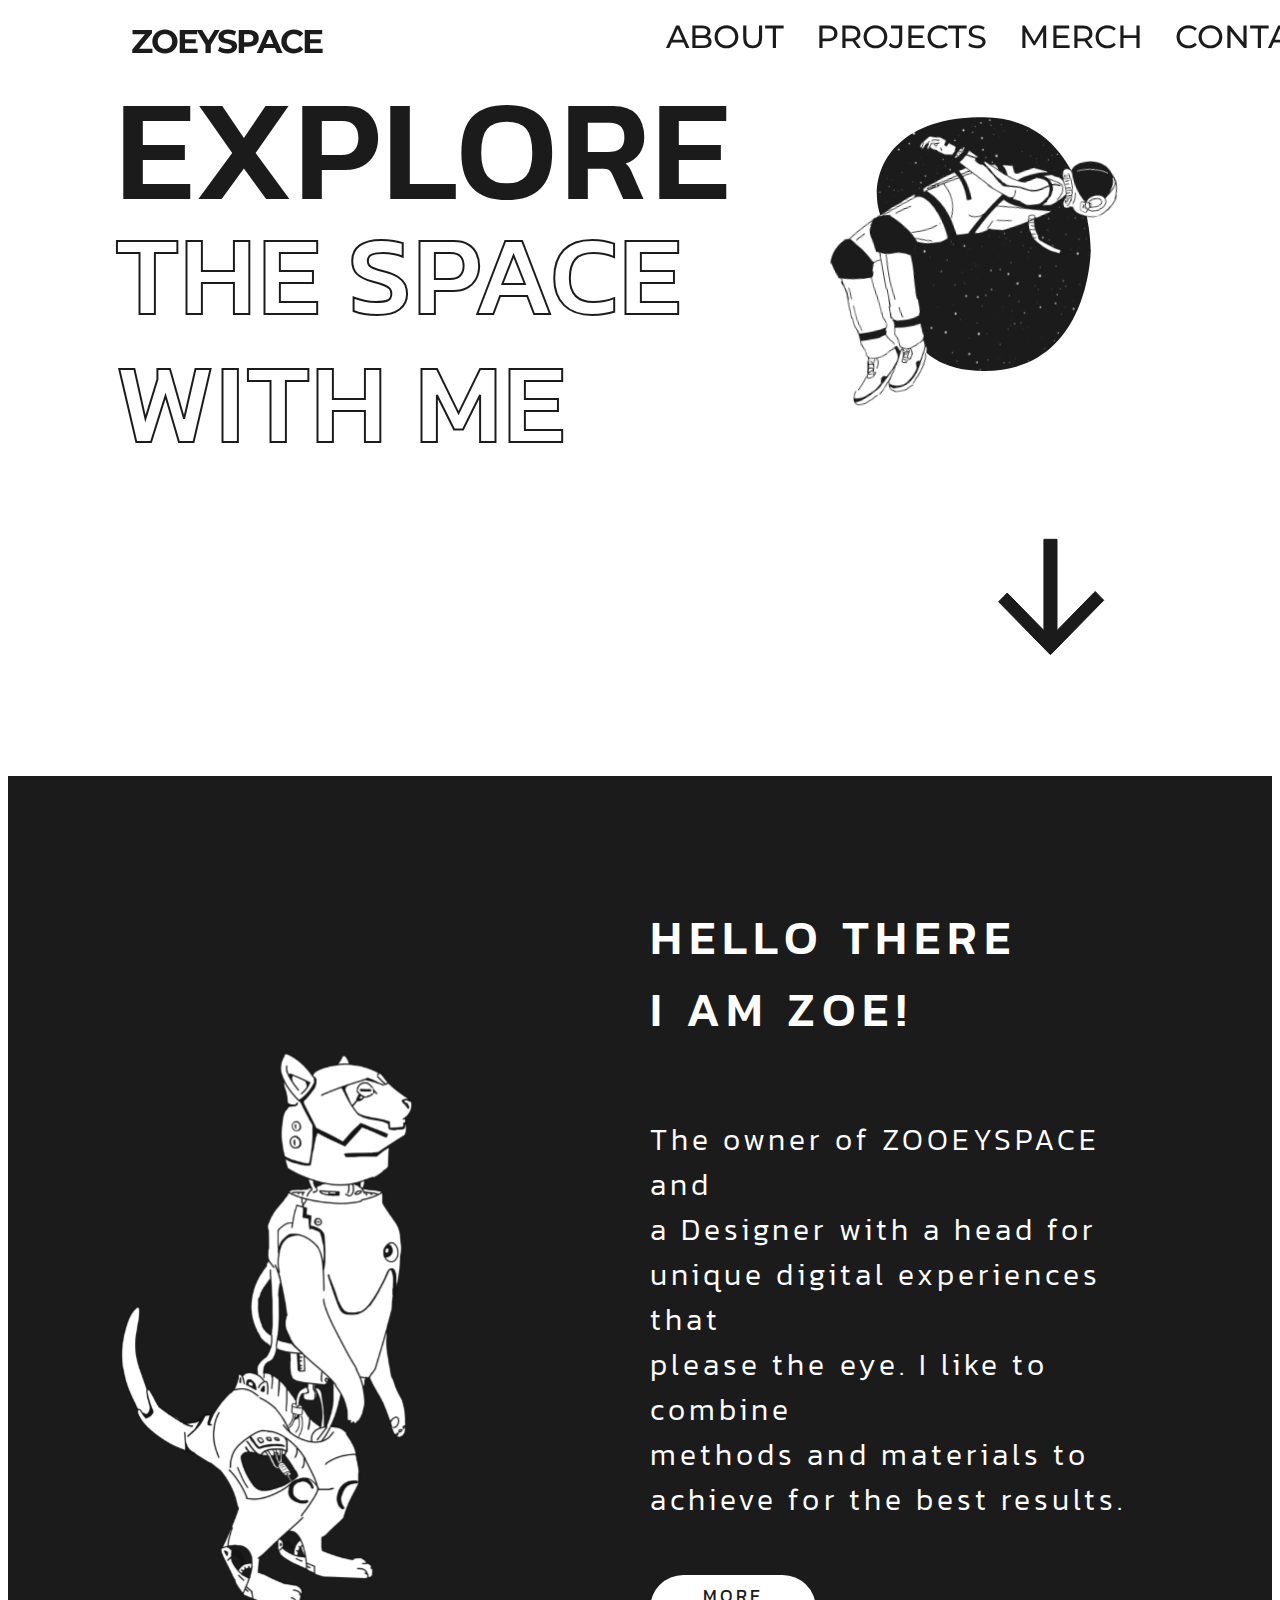
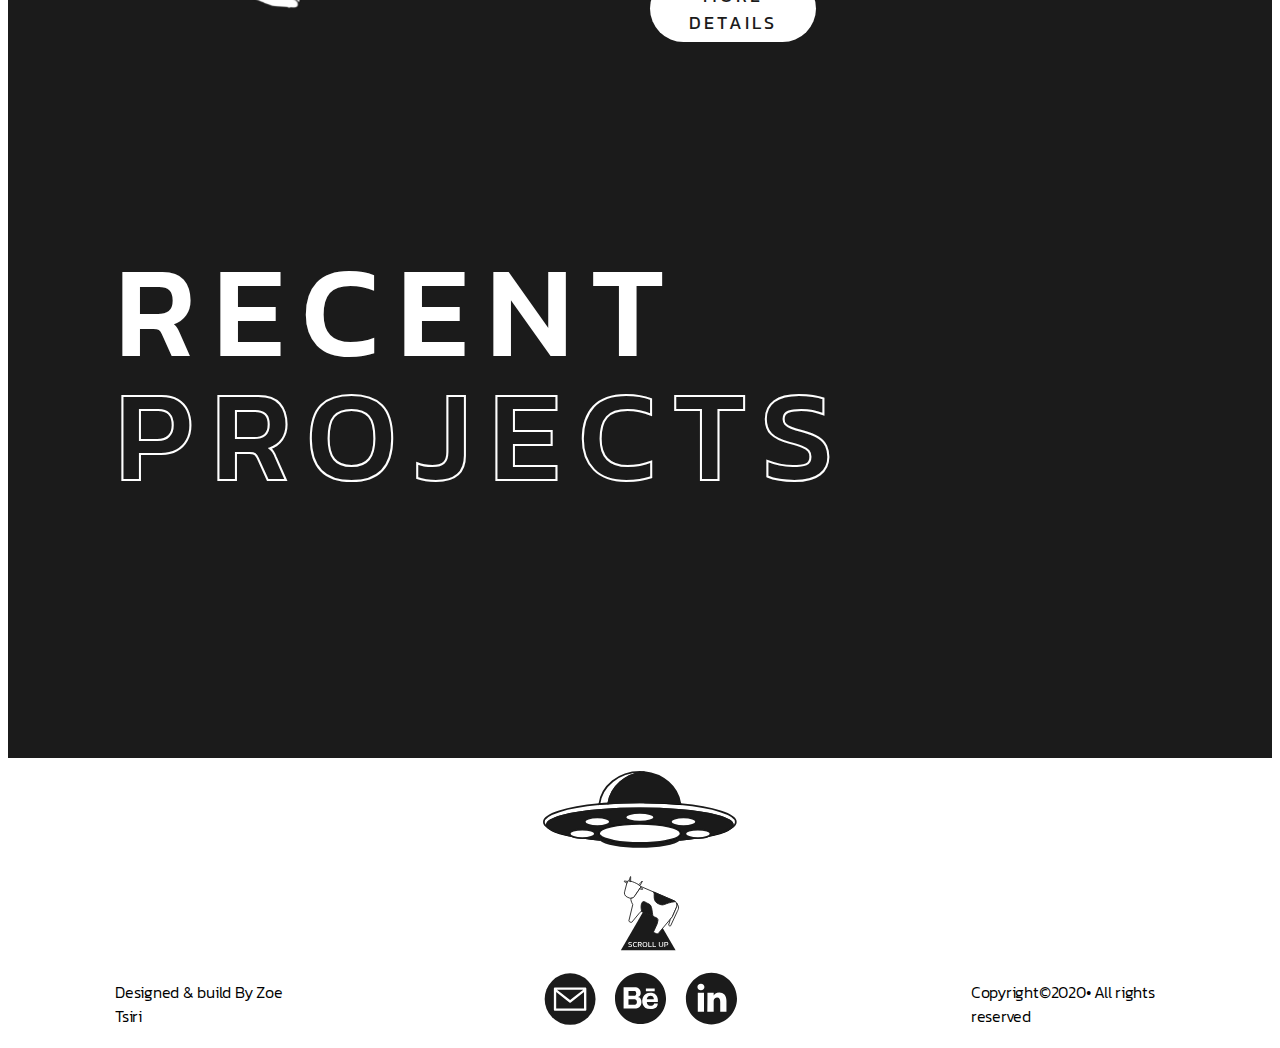
==== index.html @ 53987453 "fist commit" ====
<!DOCTYPE html>
<html lang="en">
<head>
    <meta charset="UTF-8">
    <meta name="viewport" content="width=device-width,initial-scale=1">

    <title>Zoe Tsiri Place</title>
    <link rel="stylesheet" href="css/styleguide.css">
    <link rel="stylesheet" href="css/index.css">
    <!-- fonts -->
    <link rel="preconnect" href="https://fonts.gstatic.com">
    <link href="https://fonts.googleapis.com/css2?family=Kanit:wght@300;500&display=swap" rel="stylesheet">
    <link href="https://fonts.googleapis.com/css2?family=Montserrat:wght@500;700&display=swap" rel="stylesheet">
</head>
<body>

    <!-- HEADER -->
    <div class="header section">
        <div class="col col_1">
        </div>
        <div class="col col_2">
            <a href="#home" class="logo">ZOEYSPACE</a>
        </div>
        <div class="col col_3">
        </div>
        <div class="col col_5 header-right">
            <a href="#about">ABOUT</a>
            <a href="#projects">PROJECTS</a>
            <a href="#merch">MERCH</a>
            <a href="#contact">CONTACT</a>
        </div>
        <div class="col col_1">
        </div>
    </div>
    <!-- /HEADER -->

    <!-- BANNER -->
    <div class="banner section">
        <div class="col col_1">
        </div>
        <div class="col col_6">
            <div class="item-1">EXPLORE</div>   
            <div class="item-2">THE SPACE</div> 
            <div class="item-2">WITH ME</div>
        </div>
        <div class="col col_4">
            <div class="image">
                <img src="images/Group 28.svg">
            </div>
            <div class="arrow-image">
                <img src="images/arrow 2.svg" alt="arrow">
            </div>
        </div>
        <div class="col col_1">
        </div>
    </div>
    <!-- /BANNER -->

    <!-- RESUME -->
    <div class="resume section">
        <div class="col col_1">
        </div>
        <div class="col col_3 image">
            <img src="images/robotCat.svg">
        </div>
        <div class="col col_2">
        </div>
        <div class="col col_5">
            <div class="item-1">
                HELLO THERE 
                <br>
                I AM ZOE! 
            </div>
            <div class="item-2">
                <div>The owner of ZOOEYSPACE and</div> 
                <div>a Designer with a head for</div>
                <div>unique digital experiences that</div>
                <div>please the eye. I like to combine</div>
                <div>methods and materials to</div>
                <div>achieve for the best results.</div>
            </div>
            <div class="section">
                <div class="col col_4 more-info">
                    <div>MORE DETAILS</div>
                </div>
            </div>
            
        </div>
        <div class="col col_1">
        </div>
    </div>
    <!-- /RESUME -->

    <!-- /RECENT PROJECTS -->
    <div class="recent-projects section">
        <div class="col col_1">
        </div>
        <div class="col col_7">
            <div class="item-1">RECENT</div> 
            <div class="item-2">PROJECTS</div>
        </div>
        <div class="col col_4">
        </div>
    </div>
    <div class="recent-projects section">
        <div class="col col_1">
        </div>
        <div class="col col_10 projects">
            <div></div>
            <div></div>
            <div></div>
        </div>
        <div class="col col_1">
        </div>
    </div>
    <!-- RECENT PROJECTS -->

    <!-- FOOTER -->
    <div class="footer section">
        <div class="col col_1">
        </div>
        <div class="col col_2 text">
            <div>Designed & build By Zoe Tsiri</div>
        </div>
        <div class="col col_2">
        </div>
        <div class="col col_2">
            <div class="image-container">
                <img src="images/footer_image.svg" alt="image">
            </div>
            <div class="image-container">
                <img class="social_media" src="images/social_media.svg" alt="social media">
            </div>
        </div>
        <div class="col col_2">
        </div>
        <div class="col col_2 text">
            <div>Copyright©2020• All rights reserved</div>
        </div>
        <div class="col col_1">
        </div>
    </div>
    <!-- /FOOTER -->
</body>
</html>
---- css/styleguide.css ----
/*  SECTIONS  */
.section {
	clear: both;
	padding: 0px;
	margin: 0px;
}

/*  COLUMN SETUP  */
.col {
	display: block;
	float:left;
	margin: 1% 0 1% 1.6%;
}
.col:first-child { margin-left: 0; }

/*  GROUPING  */
.group:before,
.group:after { content:""; display:table; }
.group:after { clear:both;}
.group { zoom:1; /* For IE 6/7 */ }
/*  GRID OF TWELVE  */
.col_12 {
	width: 100%;
}

.col_11 {
  	width: 91.53%;
}
.col_10 {
  	width: 83.06%;
}

.col_9 {
  	width: 74.6%;
}

.col_8 {
  	width: 66.13%;
}

.col_7 {
  	width: 57.66%;
}

.col_6 {
  	width: 49.2%;
}

.col_5 {
  	width: 40.73%;
}

.col_4 {
  	width: 32.26%;
}

.col_3 {
  	width: 23.8%;
}

.col_2 {
  	width: 15.33%;
}

.col_1 {
  	width: 6.866%;
}

/*  GO FULL WIDTH BELOW 480 PIXELS */
/* @media only screen and (max-width: 480px) {
	.col {  margin: 1% 0 1% 0%; }
    
    .col_1, .col_2, .col_3, .col_4, .col_5, .col_6, .col_7, .col_8, .col_9, .col_10, .col_11, .col_12 {
	width: 100%; 
	}
} */
---- css/index.css ----
/* HEADER */
.header {
    display: flex;

    background-color: white;
    font-family: 'Montserrat', sans-serif;
    position: sticky;
    top: 0;
    z-index: 1;
}

.header .logo {
    font-weight: 700;
    font-size: 33px;
    letter-spacing: -0.06em;
}
  

.header a {
    color: #1b1b1b;
    padding: 1rem;
    border-radius: 4px;
    font-size: 32px;
    text-decoration: none;
}
    
.header a:hover {
    text-decoration: none;
    background-color: #ddd;
    color: #1b1b1b;
}
  
.header .header-right {
    line-height: 0%;
    display: inherit;
    font-weight: 500;
    background-color: white;
}
/* /HEADER */
  
/* BANNER */
.banner {
    display: flex;
    background-color: white;  
    letter-spacing: 0.085em;   
    font-weight: 500;
}

.banner .item-1 {
    font-family: 'Kanit', sans-serif;
    font-size: 145px;
    line-height: 124px;
    color: #1b1b1b;
}

.banner .item-2 {
    font-family: 'Kanit', sans-serif;
    line-height: 128px;
    font-size: 114px;
    color: white;

    -webkit-text-stroke: 2px #1b1b1b;
}

.banner .image img {
    max-width: 100%; height: auto;
}
.banner .arrow-image {
    float: right;
}

.banner .arrow-image img {
    max-width: 100%; height: auto;
}

/* /BANNER */

/* RESUME */
.resume {
    display: flex;
    padding-top: 7rem;
    padding-bottom: 11rem;
    background-color: #1b1b1b;
}

.resume .image {
    padding-top: 9.45rem;
}

.resume .image img {
    max-width: 100%; height: auto;
}

.resume .item-1 {
    font-family: 'Kanit', sans-serif;
    color: white;
    font-weight: 500;
    font-size: 48px;
    letter-spacing: 0.135em;
}


.resume .item-2 {
    font-family: 'Kanit', sans-serif;
    color: white;
    font-weight: 300;
    font-size: 30px;
    letter-spacing: 0.135em;

    padding-top: 4.5rem;
    padding-bottom: 3rem;
} 

.resume .more-info {
    background-color: white;
    border-radius: 50px;
}

.resume .more-info div{
    padding: 0.4rem;

    font-family: 'Kanit', sans-serif;
    color: #1b1b1b;
    font-size: 18px;
    text-align: center;
    letter-spacing: 0.17em;
}
/* /RESUME */

/* RECENT PROJECTS */
.recent-projects {
    display: flex;
    font-family: 'Kanit', sans-serif;
    font-weight: 500;
    font-size: 130px;
    line-height: 124px;
    letter-spacing: 0.135em;

    background-color: #1b1b1b;
}


.recent-projects .item-1 {
    color: white;
}

.recent-projects .item-2 {
    color: #1b1b1b;

    -webkit-text-stroke: 2px white;
}

.recent-projects .projects {
    padding-top: 4rem;
    padding-bottom: 10rem;
    display: flex;
    justify-content: space-around;
    text-align: center;
}

.recent-projects .projects div {
    max-width: 100%; height: auto;
}
/* /RECENT PROJECTS */

/* FOOTER */
.footer {
    display: flex;
    background-color: white;  
    
}

.footer .text {
    font-family: 'Kanit', sans-serif;
    font-weight: 300;
    font-size: 16px;
    letter-spacing: -0.015em;
    align-self: flex-end;
}

.footer .image-container {
    display: flex;
    flex-flow: column-reverse;
}

.footer .image-container img {
    display: flex;
    flex-flow: column-reverse;
}
/* /FOOTER */

/* TABLET */
@media only screen and (max-width: 1024px) and (min-width: 768px) {
/* HEADER */
.header .logo {
    font-size: 17px;
}
  
.header a {
    font-size: 15px;
} 
/* /HEADER */
  
/* BANNER */
.banner .item-1 {
    font-size: 67px;
    line-height: 66px;
}

.banner .item-2 {
    line-height: 66px;
    font-size: 52px;
}

.banner .image img {
    max-width: 100%; height: auto;
}
/* /BANNER */

/* RESUME */
.resume {
    padding-top: 4.5rem;
    padding-bottom: 6rem;
}

.resume .image {
    padding-top: 6rem;
}

.resume .item-1 {
    font-size: 30px;
}

.resume .item-2 {
    font-size: 17px;
    padding-top: 2rem;
    padding-bottom: 1.5rem;
} 

.resume .more-info div{
    font-size: 10px;
}
/* /RESUME */

/* RECENT PROJECTS */
.recent-projects {
    font-size: 64px;
    line-height: 68px;
}

.recent-projects .projects {
    padding-top: 4rem;
    padding-bottom: 10rem;
}

.recent-projects .projects div {
    background-color: white;
    width: 11.75rem;
    height: 12.375rem;
}
/* /RECENT PROJECTS */

/* FOOTER */
.footer .text {
    font-size: 10px;
}
/* /FOOTER */
}
/* /TABLET */

/* MOBILE */
@media only screen and (max-width: 765px) {
/* HEADER */
.header .logo {
    font-size: 9px;
}
  
.header a {
    padding: 0.4rem;
    font-size: 7px;
}
/* /HEADER */
  
/* BANNER */
.banner .item-1 {
    font-size: 43px;
    line-height: 44px;
}

.banner .item-2 {
    line-height: 44px;
    font-size: 35px;
}

.banner .image img {
    max-width: 100%; height: auto;
}
/* /BANNER */

/* RESUME */
.resume {
    padding-top: 3rem;
    padding-bottom: 4rem;
}

.resume .image {
    padding-top: 4.45rem;
}

.resume .item-1 {
    font-size: 19px;
}

.resume .item-2 {
    padding-top: 0.5rem;
    padding-bottom: 1.5rem;
    font-size: 9px;
} 

.resume .more-info div{
    font-size: 4px;
}
/* /RESUME */

/* RECENT PROJECTS */
.recent-projects {
    font-size: 41px;
    line-height: 45px;
}

.recent-projects .projects {
    padding-top: 2rem;
    padding-bottom: 3rem;
}

.recent-projects .projects div {
    background-color: white;
    width: 5.6875rem;
    height: 5.9375rem;
}
/* /RECENT PROJECTS */

/* FOOTER */
.footer .text {
    font-size: 5px;
}
/* /FOOTER */
}
/* /MOBILE */
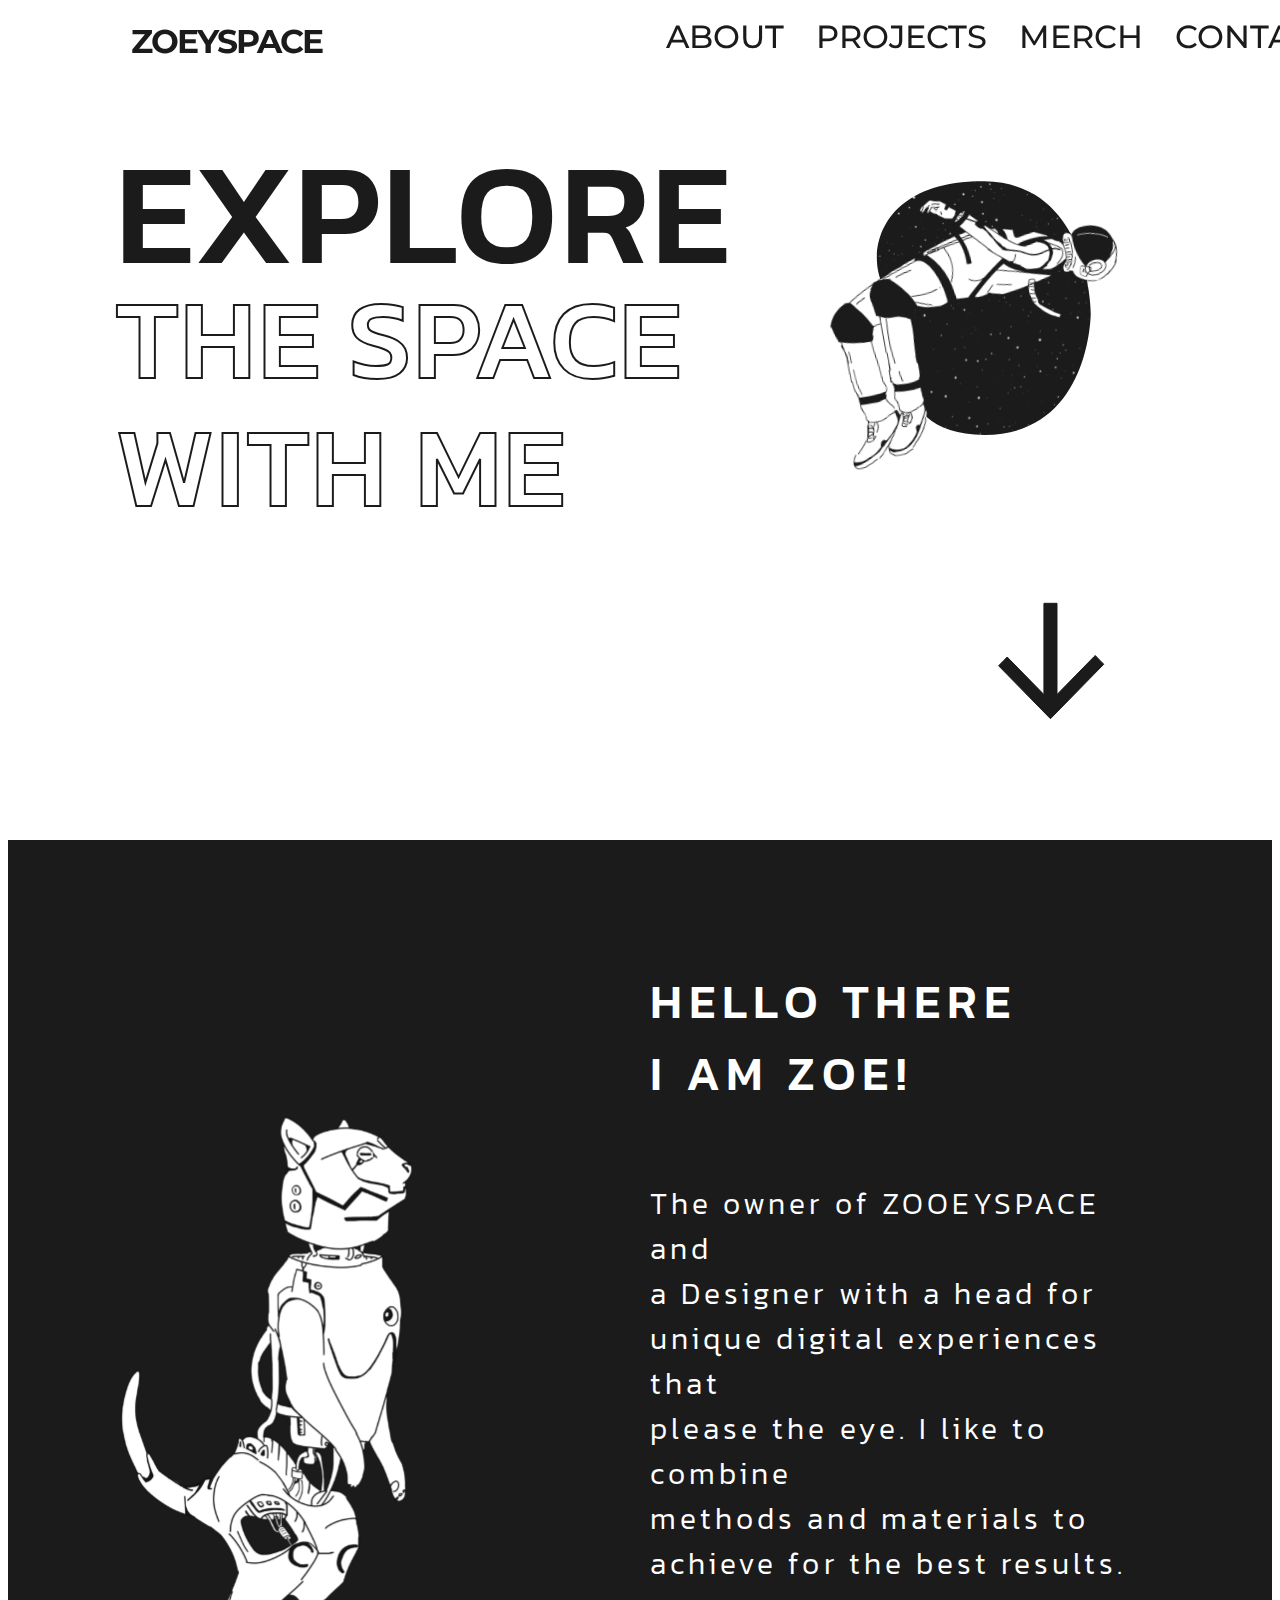
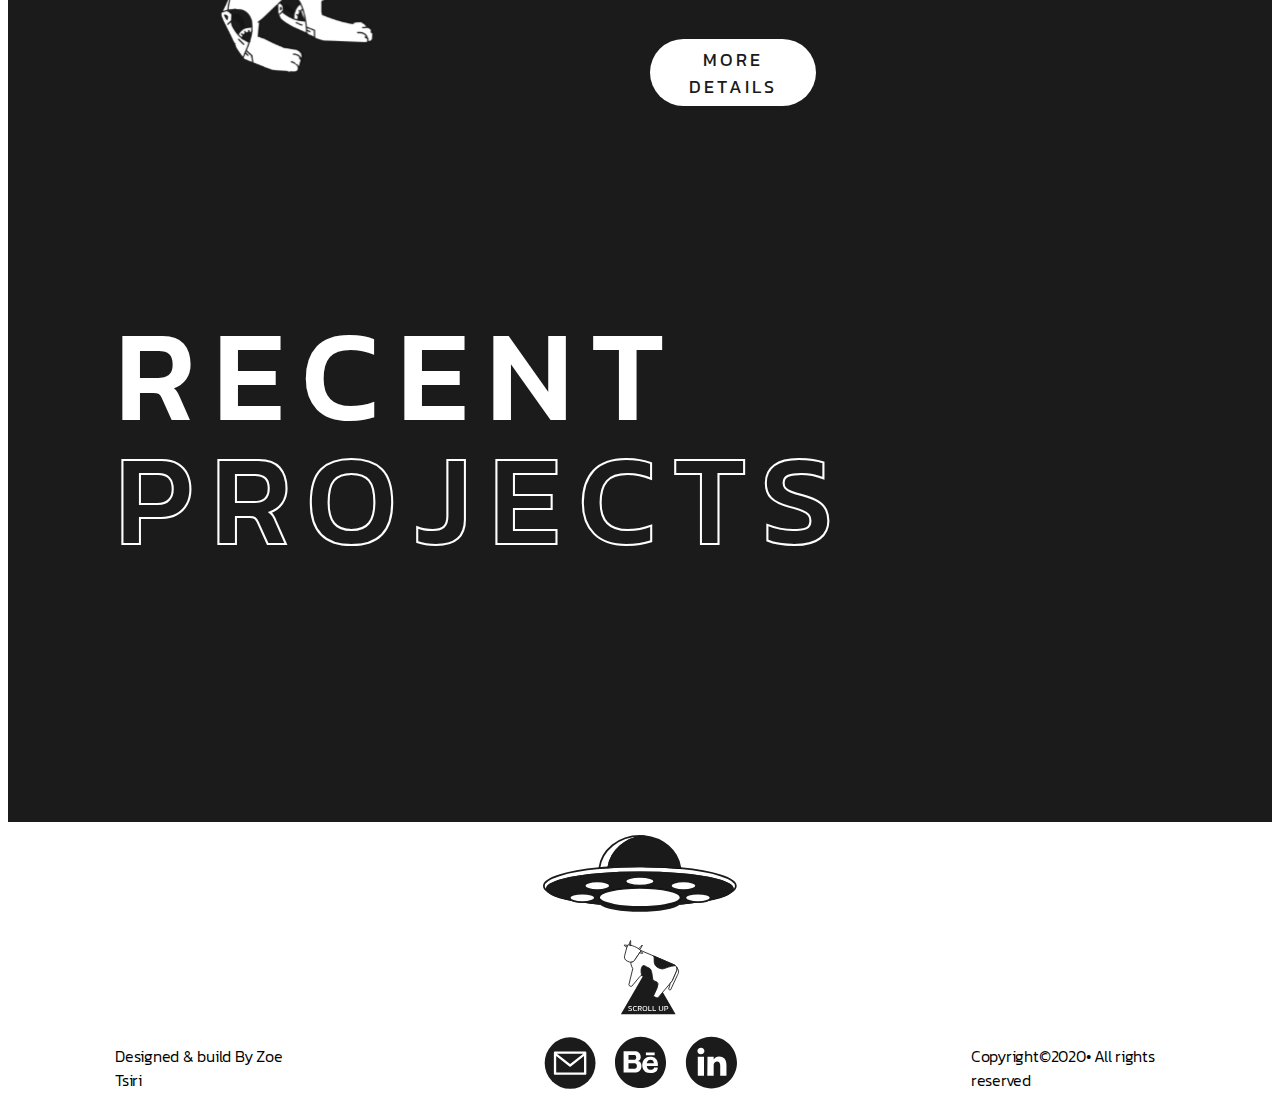
==== commit 68c997cc: "Changes" ====
--- a/index.html
+++ b/index.html
@@ -1,5 +1,6 @@
 <!DOCTYPE html>
 <html lang="en">
+
 <head>
     <meta charset="UTF-8">
     <meta name="viewport" content="width=device-width,initial-scale=1">
@@ -12,6 +13,7 @@
     <link href="https://fonts.googleapis.com/css2?family=Kanit:wght@300;500&display=swap" rel="stylesheet">
     <link href="https://fonts.googleapis.com/css2?family=Montserrat:wght@500;700&display=swap" rel="stylesheet">
 </head>
+
 <body>
 
     <!-- HEADER -->
@@ -19,15 +21,15 @@
         <div class="col col_1">
         </div>
         <div class="col col_2">
-            <a href="#home" class="logo">ZOEYSPACE</a>
+            <a href="index.html" class="logo">ZOEYSPACE</a>
         </div>
         <div class="col col_3">
         </div>
         <div class="col col_5 header-right">
-            <a href="#about">ABOUT</a>
-            <a href="#projects">PROJECTS</a>
-            <a href="#merch">MERCH</a>
-            <a href="#contact">CONTACT</a>
+            <a href="about.html">ABOUT</a>
+            <a href="project.html">PROJECTS</a>
+            <a href="merch.html">MERCH</a>
+            <a href="contact.html">CONTACT</a>
         </div>
         <div class="col col_1">
         </div>
@@ -39,8 +41,8 @@
         <div class="col col_1">
         </div>
         <div class="col col_6">
-            <div class="item-1">EXPLORE</div>   
-            <div class="item-2">THE SPACE</div> 
+            <div class="item-1">EXPLORE</div>
+            <div class="item-2">THE SPACE</div>
             <div class="item-2">WITH ME</div>
         </div>
         <div class="col col_4">
@@ -67,12 +69,12 @@
         </div>
         <div class="col col_5">
             <div class="item-1">
-                HELLO THERE 
+                HELLO THERE
                 <br>
-                I AM ZOE! 
+                I AM ZOE!
             </div>
             <div class="item-2">
-                <div>The owner of ZOOEYSPACE and</div> 
+                <div>The owner of ZOOEYSPACE and</div>
                 <div>a Designer with a head for</div>
                 <div>unique digital experiences that</div>
                 <div>please the eye. I like to combine</div>
@@ -84,7 +86,7 @@
                     <div>MORE DETAILS</div>
                 </div>
             </div>
-            
+
         </div>
         <div class="col col_1">
         </div>
@@ -96,7 +98,7 @@
         <div class="col col_1">
         </div>
         <div class="col col_7">
-            <div class="item-1">RECENT</div> 
+            <div class="item-1">RECENT</div>
             <div class="item-2">PROJECTS</div>
         </div>
         <div class="col col_4">
@@ -142,6 +144,5 @@
     </div>
     <!-- /FOOTER -->
 </body>
-</html>
 
- 
+</html>--- a/css/index.css
+++ b/css/index.css
@@ -14,7 +14,7 @@
     font-size: 33px;
     letter-spacing: -0.06em;
 }
-  
+
 
 .header a {
     color: #1b1b1b;
@@ -23,27 +23,29 @@
     font-size: 32px;
     text-decoration: none;
 }
-    
+
 .header a:hover {
     text-decoration: none;
     background-color: #ddd;
     color: #1b1b1b;
 }
-  
+
 .header .header-right {
     line-height: 0%;
     display: inherit;
     font-weight: 500;
     background-color: white;
 }
+
 /* /HEADER */
-  
+
 /* BANNER */
 .banner {
     display: flex;
-    background-color: white;  
-    letter-spacing: 0.085em;   
+    background-color: white;
+    letter-spacing: 0.085em;
     font-weight: 500;
+    padding-top: 4rem;
 }
 
 .banner .item-1 {
@@ -63,14 +65,17 @@
 }
 
 .banner .image img {
-    max-width: 100%; height: auto;
-}
+    max-width: 100%;
+    height: auto;
+}
+
 .banner .arrow-image {
     float: right;
 }
 
 .banner .arrow-image img {
-    max-width: 100%; height: auto;
+    max-width: 100%;
+    height: auto;
 }
 
 /* /BANNER */
@@ -88,7 +93,8 @@
 }
 
 .resume .image img {
-    max-width: 100%; height: auto;
+    max-width: 100%;
+    height: auto;
 }
 
 .resume .item-1 {
@@ -109,14 +115,14 @@
 
     padding-top: 4.5rem;
     padding-bottom: 3rem;
-} 
+}
 
 .resume .more-info {
     background-color: white;
     border-radius: 50px;
 }
 
-.resume .more-info div{
+.resume .more-info div {
     padding: 0.4rem;
 
     font-family: 'Kanit', sans-serif;
@@ -125,6 +131,7 @@
     text-align: center;
     letter-spacing: 0.17em;
 }
+
 /* /RESUME */
 
 /* RECENT PROJECTS */
@@ -159,15 +166,17 @@
 }
 
 .recent-projects .projects div {
-    max-width: 100%; height: auto;
-}
+    max-width: 100%;
+    height: auto;
+}
+
 /* /RECENT PROJECTS */
 
 /* FOOTER */
 .footer {
     display: flex;
-    background-color: white;  
-    
+    background-color: white;
+
 }
 
 .footer .text {
@@ -187,166 +196,195 @@
     display: flex;
     flex-flow: column-reverse;
 }
+
 /* /FOOTER */
 
 /* TABLET */
 @media only screen and (max-width: 1024px) and (min-width: 768px) {
-/* HEADER */
-.header .logo {
-    font-size: 17px;
-}
-  
-.header a {
-    font-size: 15px;
-} 
-/* /HEADER */
-  
-/* BANNER */
-.banner .item-1 {
-    font-size: 67px;
-    line-height: 66px;
-}
-
-.banner .item-2 {
-    line-height: 66px;
-    font-size: 52px;
-}
-
-.banner .image img {
-    max-width: 100%; height: auto;
-}
-/* /BANNER */
-
-/* RESUME */
-.resume {
-    padding-top: 4.5rem;
-    padding-bottom: 6rem;
-}
-
-.resume .image {
-    padding-top: 6rem;
-}
-
-.resume .item-1 {
-    font-size: 30px;
-}
-
-.resume .item-2 {
-    font-size: 17px;
-    padding-top: 2rem;
-    padding-bottom: 1.5rem;
-} 
-
-.resume .more-info div{
-    font-size: 10px;
-}
-/* /RESUME */
-
-/* RECENT PROJECTS */
-.recent-projects {
-    font-size: 64px;
-    line-height: 68px;
-}
-
-.recent-projects .projects {
-    padding-top: 4rem;
-    padding-bottom: 10rem;
-}
-
-.recent-projects .projects div {
-    background-color: white;
-    width: 11.75rem;
-    height: 12.375rem;
-}
-/* /RECENT PROJECTS */
-
-/* FOOTER */
-.footer .text {
-    font-size: 10px;
-}
-/* /FOOTER */
-}
+
+     /* HEADER */
+     .header .logo {
+        font-size: 17px;
+    }
+
+    .header a {
+        font-size: 15px;
+    }
+    .header .header-right {
+        padding-right: 5rem;
+    }
+
+    /* /HEADER */
+
+    /* BANNER */
+    .banner .item-1 {
+        font-size: 67px;
+        line-height: 66px;
+    }
+
+    .banner .item-2 {
+        line-height: 66px;
+        font-size: 52px;
+    }
+
+    .banner .image img {
+        max-width: 100%;
+        height: auto;
+    }
+
+    /* /BANNER */
+
+    /* RESUME */
+    .resume {
+        padding-top: 4.5rem;
+        padding-bottom: 6rem;
+    }
+
+    .resume .image {
+        padding-top: 6rem;
+    }
+
+    .resume .item-1 {
+        font-size: 30px;
+    }
+
+    .resume .item-2 {
+        font-size: 17px;
+        padding-top: 2rem;
+        padding-bottom: 1.5rem;
+    }
+
+    .resume .more-info div {
+        font-size: 10px;
+    }
+
+    /* /RESUME */
+
+    /* RECENT PROJECTS */
+    .recent-projects {
+        font-size: 64px;
+        line-height: 68px;
+    }
+
+    .recent-projects .projects {
+        padding-top: 4rem;
+        padding-bottom: 10rem;
+    }
+
+    .recent-projects .projects div {
+        background-color: white;
+        width: 11.75rem;
+        height: 12.375rem;
+    }
+
+    /* /RECENT PROJECTS */
+
+    /* FOOTER */
+    .footer .text {
+        font-size: 10px;
+    }
+
+    /* /FOOTER */
+}
+
 /* /TABLET */
 
 /* MOBILE */
 @media only screen and (max-width: 765px) {
-/* HEADER */
-.header .logo {
-    font-size: 9px;
-}
-  
-.header a {
-    padding: 0.4rem;
-    font-size: 7px;
-}
-/* /HEADER */
-  
-/* BANNER */
-.banner .item-1 {
-    font-size: 43px;
-    line-height: 44px;
-}
-
-.banner .item-2 {
-    line-height: 44px;
-    font-size: 35px;
-}
-
-.banner .image img {
-    max-width: 100%; height: auto;
-}
-/* /BANNER */
-
-/* RESUME */
-.resume {
-    padding-top: 3rem;
-    padding-bottom: 4rem;
-}
-
-.resume .image {
-    padding-top: 4.45rem;
-}
-
-.resume .item-1 {
-    font-size: 19px;
-}
-
-.resume .item-2 {
-    padding-top: 0.5rem;
-    padding-bottom: 1.5rem;
-    font-size: 9px;
-} 
-
-.resume .more-info div{
-    font-size: 4px;
-}
-/* /RESUME */
-
-/* RECENT PROJECTS */
-.recent-projects {
-    font-size: 41px;
-    line-height: 45px;
-}
-
-.recent-projects .projects {
-    padding-top: 2rem;
-    padding-bottom: 3rem;
-}
-
-.recent-projects .projects div {
-    background-color: white;
-    width: 5.6875rem;
-    height: 5.9375rem;
-}
-/* /RECENT PROJECTS */
-
-/* FOOTER */
-.footer .text {
-    font-size: 5px;
-}
-/* /FOOTER */
-}
-/* /MOBILE */
-
-
-
+    
+
+    /* HEADER */
+    .header .logo {
+        font-size: 9px;
+    }
+
+    .header a {
+        padding: 0.4rem;
+        font-size: 7px;
+    }
+
+    .header .header-right {
+        padding-right: 2rem;
+        padding-top: 7px;
+    }
+
+
+    /* /HEADER */
+
+    /* BANNER */
+    .banner{
+        padding-top: 2rem;
+    }
+    
+    .banner .item-1 {
+        font-size: 43px;
+        line-height: 44px;
+    }
+
+    .banner .item-2 {
+        line-height: 44px;
+        font-size: 35px;
+        -webkit-text-stroke: 1px #1b1b1b;
+    }
+
+    .banner .image img {
+        max-width: 100%;
+        height: auto;
+    }
+
+    /* /BANNER */
+
+    /* RESUME */
+    .resume {
+        padding-top: 3rem;
+        padding-bottom: 4rem;
+    }
+
+    .resume .image {
+        padding-top: 4.45rem;
+    }
+
+    .resume .item-1 {
+        font-size: 19px;
+    }
+
+    .resume .item-2 {
+        padding-top: 0.5rem;
+        padding-bottom: 1.5rem;
+        font-size: 9px;
+    }
+
+    .resume .more-info div {
+        font-size: 4px;
+    }
+
+    /* /RESUME */
+
+    /* RECENT PROJECTS */
+    .recent-projects {
+        font-size: 41px;
+        line-height: 45px;
+    }
+
+    .recent-projects .projects {
+        padding-top: 2rem;
+        padding-bottom: 3rem;
+    }
+
+    .recent-projects .projects div {
+        background-color: white;
+        width: 5.6875rem;
+        height: 5.9375rem;
+    }
+
+    /* /RECENT PROJECTS */
+
+    /* FOOTER */
+    .footer .text {
+        font-size: 5px;
+    }
+
+    /* /FOOTER */
+}
+
+/* /MOBILE */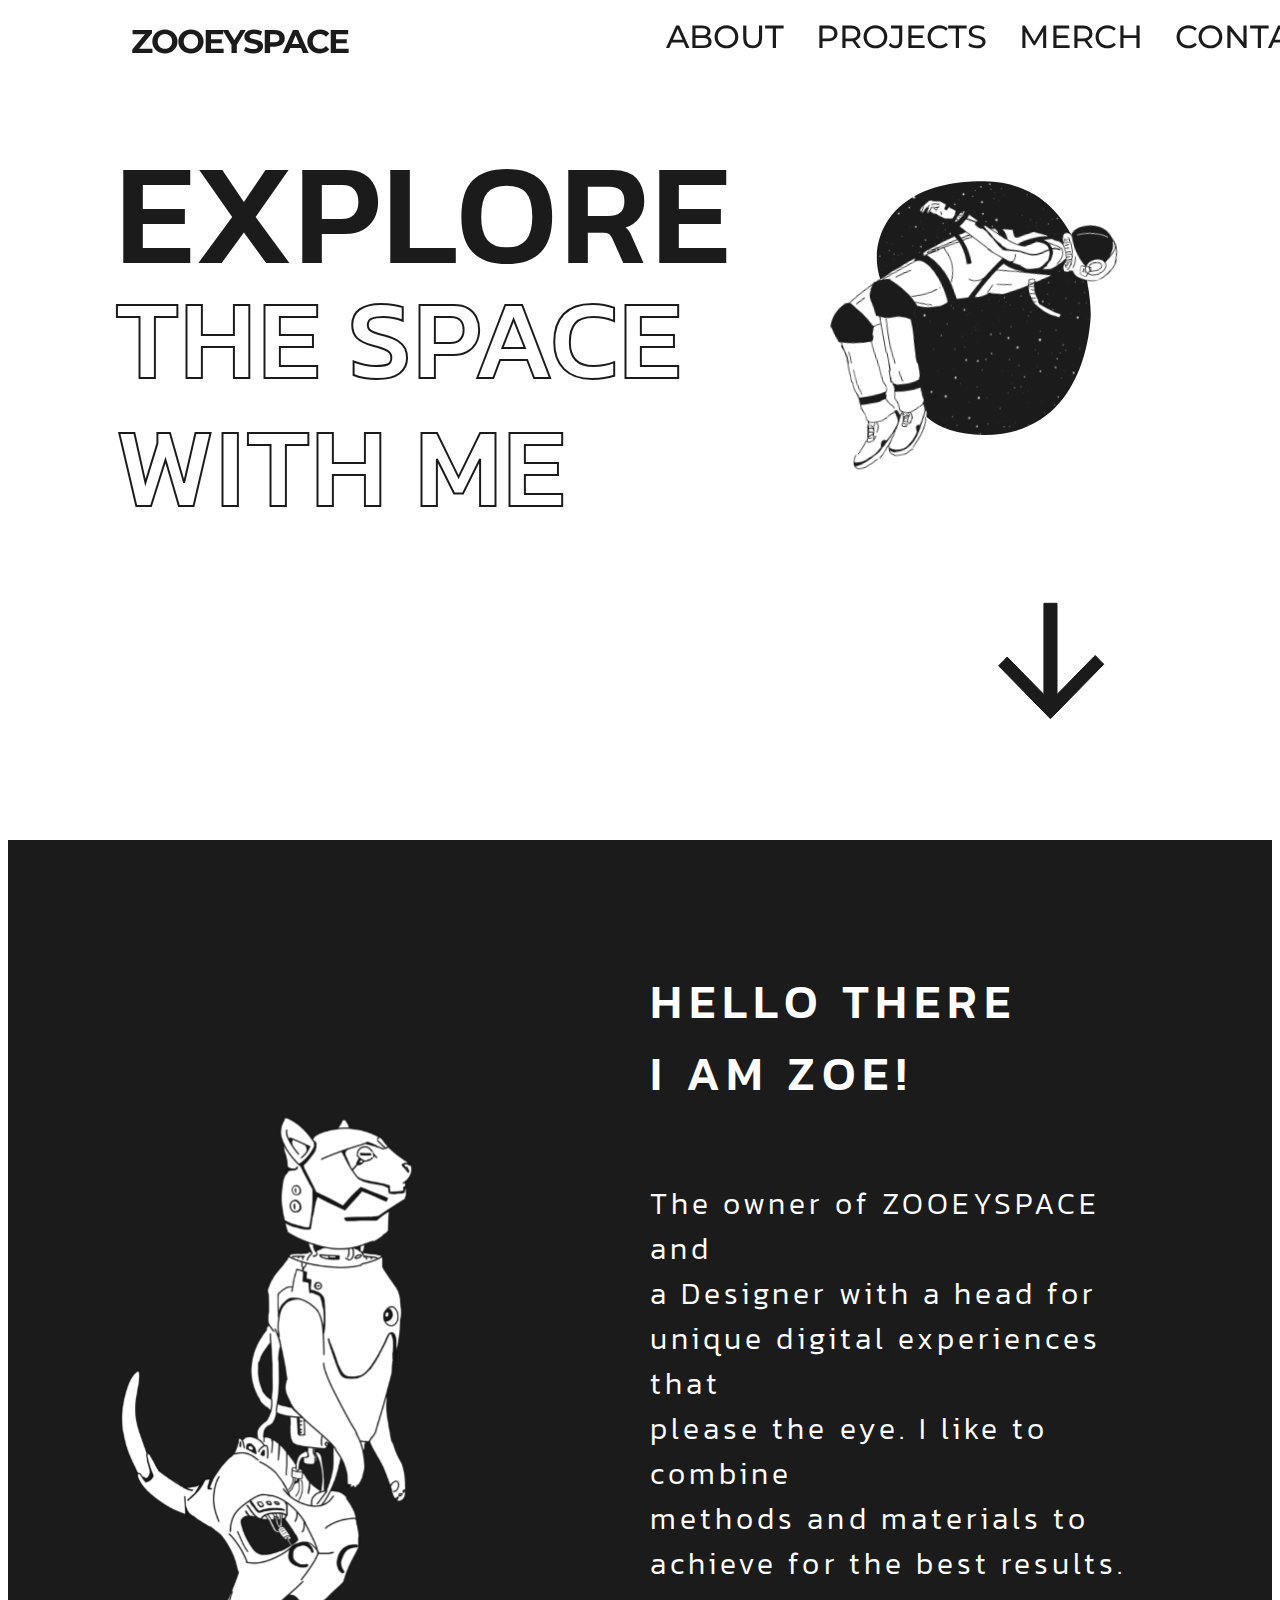
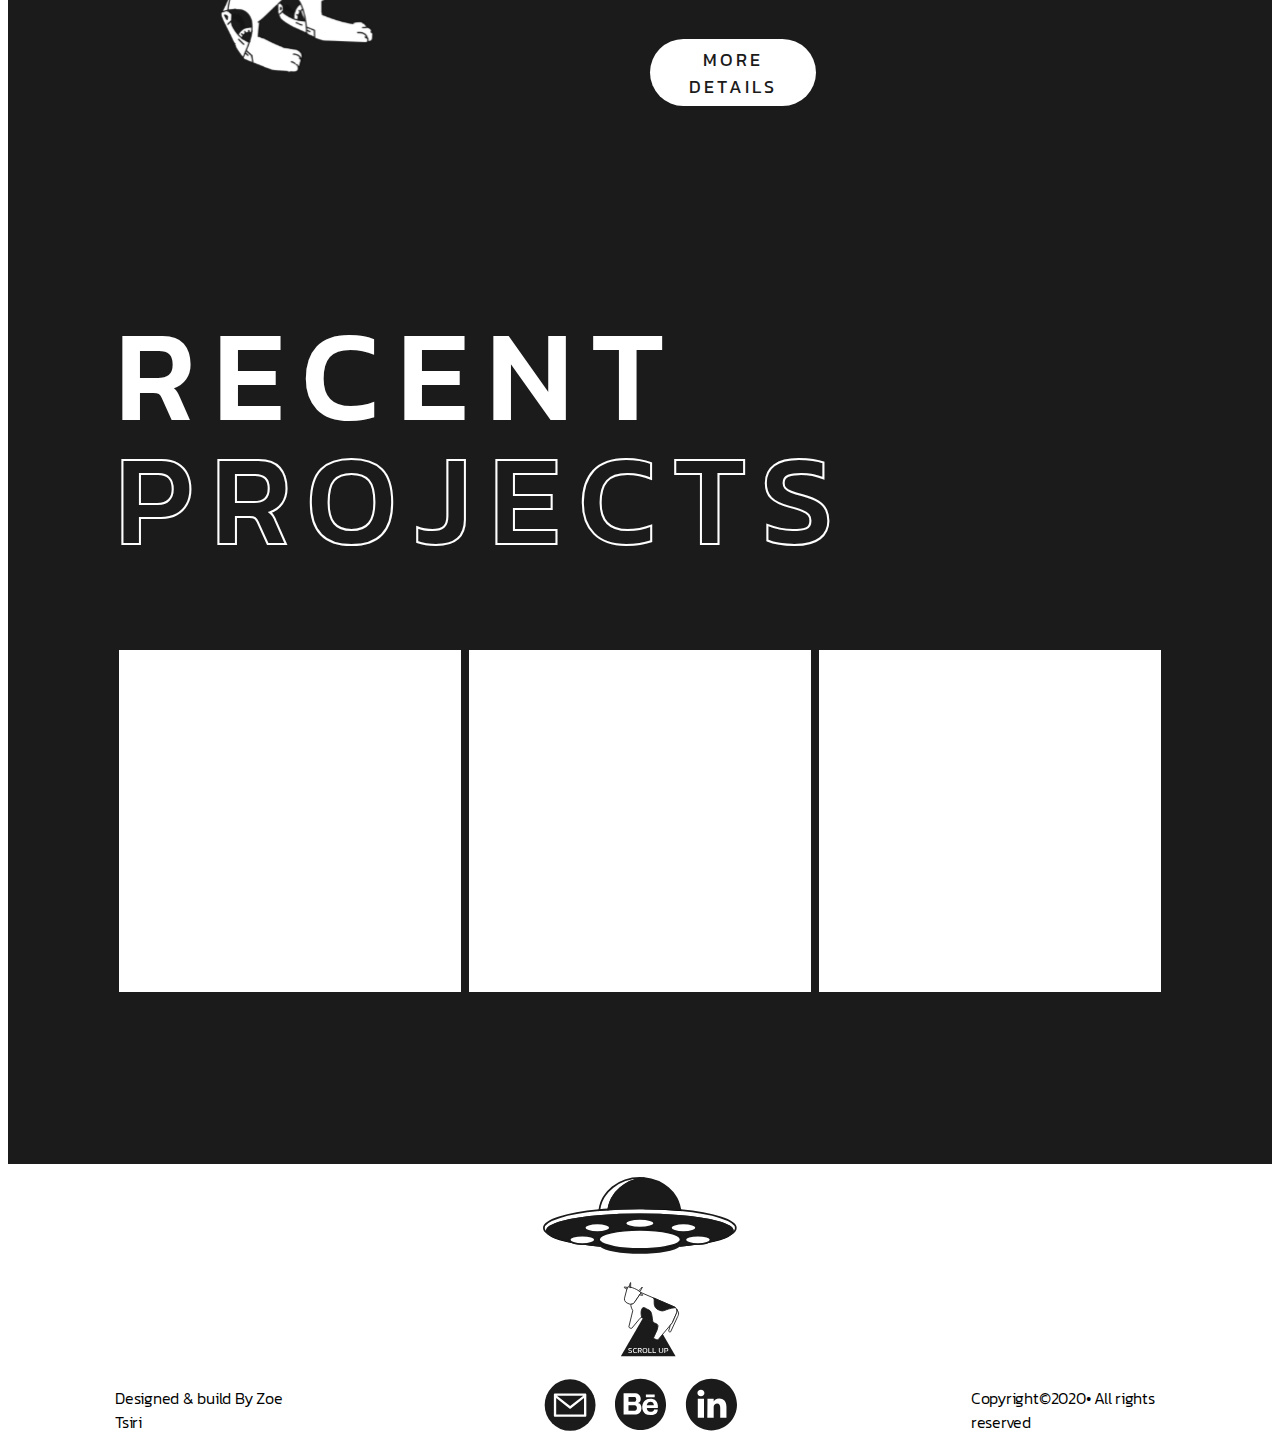
==== commit 9eac34fc: "Changes" ====
--- a/index.html
+++ b/index.html
@@ -21,7 +21,7 @@
         <div class="col col_1">
         </div>
         <div class="col col_2">
-            <a href="index.html" class="logo">ZOEYSPACE</a>
+            <a href="index.html" class="logo">ZOOEYSPACE</a>
         </div>
         <div class="col col_3">
         </div>
--- a/css/index.css
+++ b/css/index.css
@@ -166,8 +166,11 @@
 }
 
 .recent-projects .projects div {
-    max-width: 100%;
-    height: auto;
+    /* max-width: 100%;
+    height: auto; */
+    background-color: white;
+    width: 21.375rem;
+    height: 21.375rem;
 }
 
 /* /RECENT PROJECTS */
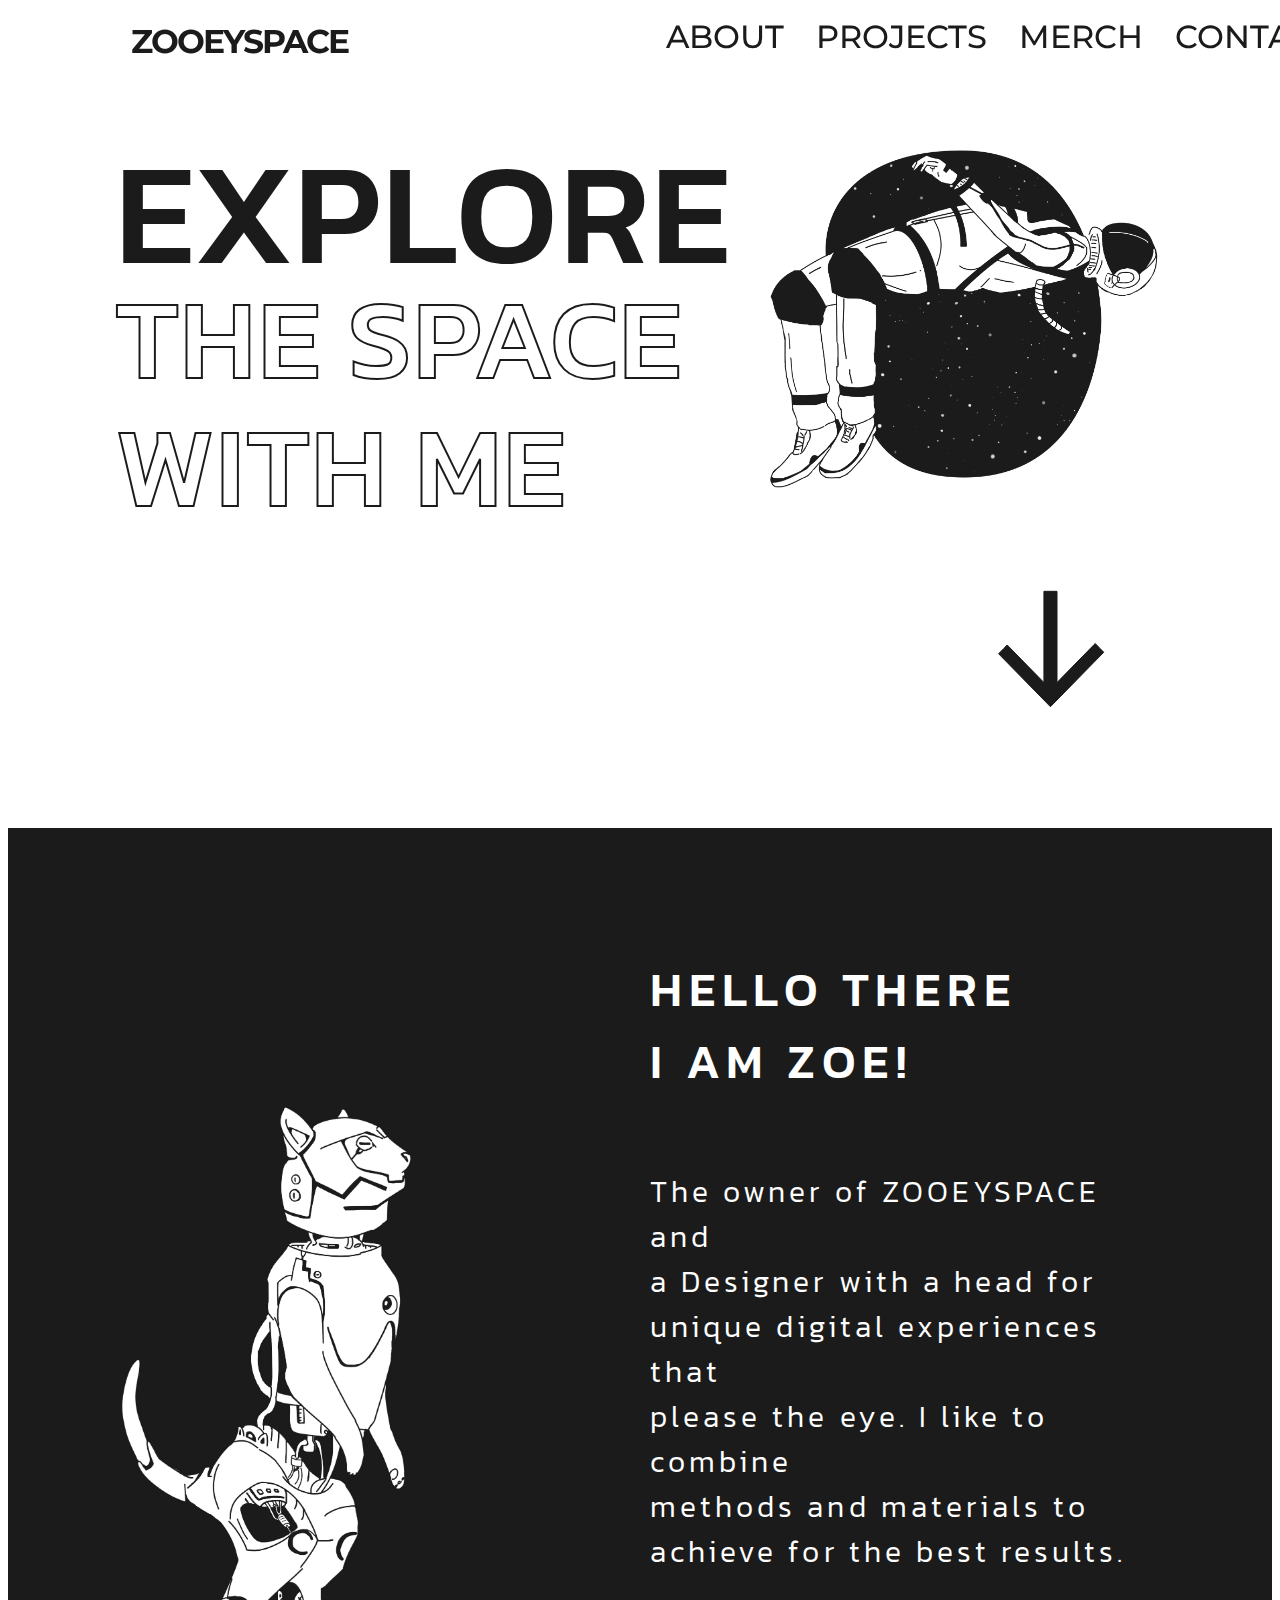
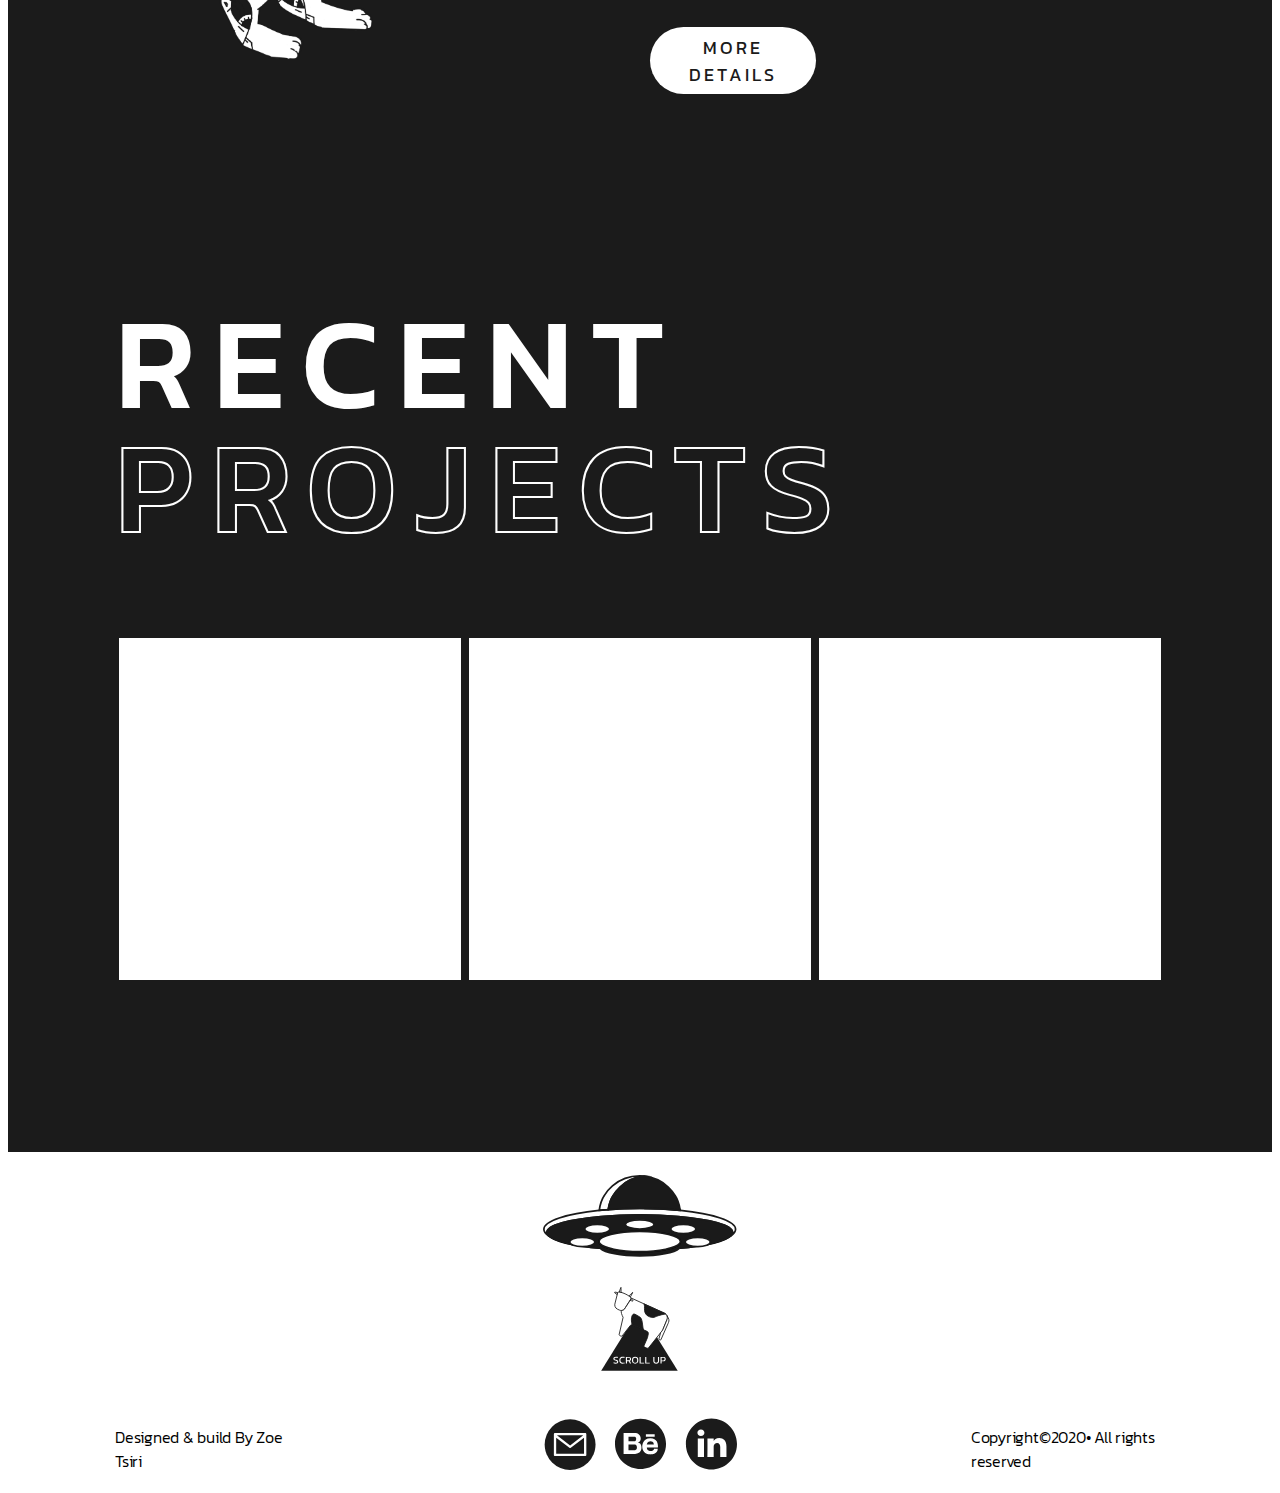
==== commit f3308667: "Changes" ====
--- a/index.html
+++ b/index.html
@@ -8,6 +8,10 @@
     <title>Zoe Tsiri Place</title>
     <link rel="stylesheet" href="css/styleguide.css">
     <link rel="stylesheet" href="css/index.css">
+    <link rel="stylesheet" href="css/cow.css">
+    <link rel="stylesheet" href="https://cdnjs.cloudflare.com/ajax/libs/font-awesome/5.15.1/css/all.min.css"
+        integrity="sha512-+4zCK9k+qNFUR5X+cKL9EIR+ZOhtIloNl9GIKS57V1MyNsYpYcUrUeQc9vNfzsWfV28IaLL3i96P9sdNyeRssA=="
+        crossorigin="anonymous" />
     <!-- fonts -->
     <link rel="preconnect" href="https://fonts.gstatic.com">
     <link href="https://fonts.googleapis.com/css2?family=Kanit:wght@300;500&display=swap" rel="stylesheet">
@@ -47,7 +51,7 @@
         </div>
         <div class="col col_4">
             <div class="image">
-                <img src="images/Group 28.svg">
+                <img src="images/AstraunotWithCirlce.png">
             </div>
             <div class="arrow-image">
                 <img src="images/arrow 2.svg" alt="arrow">
@@ -63,7 +67,7 @@
         <div class="col col_1">
         </div>
         <div class="col col_3 image">
-            <img src="images/robotCat.svg">
+            <img src="images/Cat.png">
         </div>
         <div class="col col_2">
         </div>
@@ -83,7 +87,7 @@
             </div>
             <div class="section">
                 <div class="col col_4 more-info">
-                    <div>MORE DETAILS</div>
+                    <div><a href="about.html">MORE DETAILS</div></a>
                 </div>
             </div>
 
@@ -108,14 +112,74 @@
         <div class="col col_1">
         </div>
         <div class="col col_10 projects">
-            <div></div>
-            <div></div>
-            <div></div>
+            <div><img src=""></div>
+            <div><img src=""></div>
+            <div><img src=""></div>
         </div>
         <div class="col col_1">
         </div>
     </div>
     <!-- RECENT PROJECTS -->
+
+    <!-- SVG -->
+    <div class="svg">
+        <div class="col col_5">
+        </div>
+        <div class="col col_2">
+            <div class="image-container">
+                <a href="index.html">
+                <svg width="auto" height="auto" viewBox="0 0 224 240" fill="none" xmlns="http://www.w3.org/2000/svg">
+                    <g id="Group 55">
+                    <g id="Group 54">
+                    <path id="polygon" d="M111.5 155L155.77 226.25H67.2297L111.5 155Z" fill="#1B1B1B"/>
+                    <g id="Group 57">
+                    <path id="scrollup" d="M83.9463 218.12C82.9463 218.12 82.1423 217.992 81.5343 217.736V216.584C81.8783 216.712 82.2463 216.816 82.6383 216.896C83.0383 216.976 83.4343 217.016 83.8263 217.016C84.4423 217.016 84.9023 216.944 85.2063 216.8C85.5183 216.656 85.6743 216.368 85.6743 215.936C85.6743 215.672 85.6103 215.46 85.4823 215.3C85.3543 215.14 85.1423 215.004 84.8463 214.892C84.5503 214.772 84.1423 214.648 83.6223 214.52C82.7903 214.304 82.2063 214.032 81.8703 213.704C81.5343 213.368 81.3663 212.908 81.3663 212.324C81.3663 211.644 81.6143 211.112 82.1103 210.728C82.6063 210.344 83.3463 210.152 84.3303 210.152C84.7783 210.152 85.1983 210.184 85.5903 210.248C85.9903 210.312 86.3023 210.384 86.5263 210.464V211.616C85.9183 211.384 85.2463 211.268 84.5103 211.268C83.9343 211.268 83.4863 211.344 83.1663 211.496C82.8463 211.648 82.6863 211.924 82.6863 212.324C82.6863 212.556 82.7423 212.744 82.8543 212.888C82.9663 213.032 83.1583 213.156 83.4303 213.26C83.7103 213.364 84.0943 213.48 84.5823 213.608C85.2143 213.768 85.7023 213.96 86.0463 214.184C86.3983 214.4 86.6423 214.656 86.7783 214.952C86.9223 215.24 86.9943 215.568 86.9943 215.936C86.9943 216.616 86.7423 217.152 86.2383 217.544C85.7343 217.928 84.9703 218.12 83.9463 218.12ZM92.0666 218.12C90.7946 218.12 89.8306 217.772 89.1746 217.076C88.5266 216.38 88.2026 215.44 88.2026 214.256C88.2026 213.408 88.3386 212.68 88.6106 212.072C88.8906 211.456 89.3146 210.984 89.8826 210.656C90.4506 210.32 91.1746 210.152 92.0546 210.152C92.5026 210.152 92.9106 210.188 93.2786 210.26C93.6546 210.324 94.0026 210.412 94.3226 210.524V211.664C94.0026 211.536 93.6586 211.44 93.2906 211.376C92.9306 211.304 92.5506 211.268 92.1506 211.268C91.1906 211.268 90.5106 211.524 90.1106 212.036C89.7186 212.548 89.5226 213.288 89.5226 214.256C89.5226 215.16 89.7386 215.848 90.1706 216.32C90.6026 216.784 91.2706 217.016 92.1746 217.016C92.5426 217.016 92.9106 216.988 93.2786 216.932C93.6546 216.868 94.0066 216.772 94.3346 216.644V217.796C94.0146 217.9 93.6666 217.98 93.2906 218.036C92.9226 218.092 92.5146 218.12 92.0666 218.12ZM95.7827 218V210.272H99.3347C100.199 210.272 100.827 210.496 101.219 210.944C101.619 211.384 101.819 211.984 101.819 212.744C101.819 213.288 101.683 213.752 101.411 214.136C101.139 214.52 100.747 214.788 100.235 214.94C100.379 215.044 100.491 215.156 100.571 215.276C100.651 215.396 100.731 215.556 100.811 215.756L101.783 218H100.439L99.4907 215.84C99.4027 215.632 99.2947 215.484 99.1667 215.396C99.0467 215.308 98.8387 215.264 98.5427 215.264H97.0907V218H95.7827ZM97.0907 214.208H98.9867C99.4587 214.208 99.8307 214.092 100.103 213.86C100.375 213.628 100.511 213.256 100.511 212.744C100.511 211.776 100.043 211.292 99.1067 211.292H97.0907V214.208ZM106.531 218.12C105.307 218.12 104.391 217.8 103.783 217.16C103.175 216.512 102.871 215.512 102.871 214.16C102.871 212.752 103.175 211.732 103.783 211.1C104.391 210.468 105.307 210.152 106.531 210.152C107.763 210.152 108.679 210.468 109.279 211.1C109.887 211.732 110.191 212.752 110.191 214.16C110.191 215.512 109.887 216.512 109.279 217.16C108.679 217.8 107.763 218.12 106.531 218.12ZM106.531 217.016C107.339 217.016 107.931 216.796 108.307 216.356C108.691 215.908 108.883 215.176 108.883 214.16C108.883 213.088 108.691 212.34 108.307 211.916C107.931 211.484 107.339 211.268 106.531 211.268C105.731 211.268 105.139 211.484 104.755 211.916C104.379 212.34 104.191 213.088 104.191 214.16C104.191 215.176 104.379 215.908 104.755 216.356C105.139 216.796 105.731 217.016 106.531 217.016ZM111.647 218V210.272H112.955V216.992H116.915V218H111.647ZM118.131 218V210.272H119.439V216.992H123.399V218H118.131ZM130.862 218.12C129.798 218.12 128.97 217.864 128.378 217.352C127.794 216.84 127.502 216.1 127.502 215.132V210.272H128.81V215.084C128.81 215.732 128.986 216.216 129.338 216.536C129.698 216.856 130.206 217.016 130.862 217.016C131.51 217.016 132.01 216.856 132.362 216.536C132.722 216.216 132.902 215.732 132.902 215.084V210.272H134.198V215.132C134.198 216.1 133.906 216.84 133.322 217.352C132.738 217.864 131.918 218.12 130.862 218.12ZM135.828 218V210.272H139.272C139.864 210.272 140.352 210.384 140.736 210.608C141.12 210.832 141.404 211.14 141.588 211.532C141.772 211.916 141.864 212.356 141.864 212.852C141.864 213.62 141.624 214.236 141.144 214.7C140.672 215.164 140.032 215.396 139.224 215.396H137.136V218H135.828ZM137.136 214.364H138.984C139.504 214.364 139.896 214.228 140.16 213.956C140.424 213.684 140.556 213.316 140.556 212.852C140.556 212.356 140.428 211.972 140.172 211.7C139.924 211.428 139.548 211.292 139.044 211.292H137.136V214.364Z" fill="white"/>
+                    </g>
+                    <g id="ufo">
+                    <path id="Vector" d="M116.931 1.39664C95.3562 3.60797 78.1603 19.6633 75.3847 40.0024C71.8545 40.2672 68.4053 40.5717 65.0435 40.916C67.6069 18.5511 87.566 1.13843 111.816 1.13843C113.544 1.13843 115.253 1.2245 116.931 1.39664Z" stroke="#1A1A1A" stroke-width="2" stroke-miterlimit="10"/>
+                    <path id="Vector_2" d="M158.589 40.9148C145.834 39.6177 131.763 38.8434 116.924 38.6979C118.615 38.678 120.324 38.6714 122.033 38.6714C134.8 38.6714 147.056 39.1412 158.464 40.0016C158.52 40.306 158.558 40.6104 158.589 40.9148Z" stroke="black" stroke-width="2" stroke-miterlimit="10"/>
+                    <path id="Vector_3" d="M158.471 40.0024C147.063 39.1417 134.807 38.6717 122.039 38.6717C120.324 38.6717 118.621 38.6783 116.931 38.6981C115.241 38.6783 113.532 38.6717 111.823 38.6717C99.055 38.6717 86.7989 39.1417 75.3911 40.0024C78.1604 19.6634 95.3626 3.60807 116.937 1.39673C138.499 3.60807 155.701 19.6634 158.471 40.0024Z" fill="#1A1A1A" stroke="#1A1A1A" stroke-width="2" stroke-miterlimit="10"/>
+                    <path id="Vector_4" d="M66.0725 84.699C35.4104 81.9712 12.7008 76.595 6.29517 70.1331C15.8942 76.6215 37.8118 81.9116 66.0725 84.699Z" fill="white" stroke="black" stroke-width="2" stroke-miterlimit="10"/>
+                    <path id="Vector_5" d="M158.876 76.9327C158.876 77.7735 158.52 78.5878 157.841 79.3757C155.658 81.9114 150.163 84.1425 142.534 85.7778C132.804 86.3273 122.494 86.6187 111.816 86.6187C101.138 86.6187 90.8343 86.3273 81.0981 85.7778C73.47 84.1425 67.9688 81.9114 65.792 79.3691C65.1121 78.5878 64.7566 77.7735 64.7566 76.9327C64.7566 70.4908 85.8196 65.2671 111.81 65.2671C137.8 65.2671 158.876 70.4908 158.876 76.9327Z" fill="white" stroke="black" stroke-width="2" stroke-miterlimit="10"/>
+                    <path id="Vector_6" d="M217.331 70.1465C210.919 76.6018 188.222 81.9712 157.572 84.699C185.808 81.9116 207.726 76.6282 217.331 70.1465Z" fill="white" stroke="black" stroke-width="2" stroke-miterlimit="10"/>
+                    <path id="Vector_7" d="M222.639 62.7577C222.639 65.3332 220.78 67.816 217.325 70.1465C218.529 68.9349 219.159 67.6836 219.159 66.4058C219.159 58.2424 193.474 51.2111 156.493 48.0199C142.896 46.848 127.759 46.1926 111.816 46.1926C95.8741 46.1926 80.7426 46.848 67.1393 48.0199C30.1589 51.2111 4.46789 58.2424 4.46789 66.4058C4.46789 67.6836 5.09784 68.9283 6.29539 70.1332C2.85869 67.8094 1 65.3266 1 62.7577C1 53.1113 27.0902 44.789 64.7691 40.9423C64.8627 40.9357 64.9562 40.9224 65.0498 40.9158C79.2581 39.4725 95.1069 38.6714 111.823 38.6714C128.538 38.6714 144.381 39.4725 158.595 40.9158C158.689 40.9224 158.782 40.9357 158.876 40.9423C196.549 44.789 222.639 53.1113 222.639 62.7577Z" stroke="#1A1A1A" stroke-width="2" stroke-miterlimit="10"/>
+                    <path id="Vector_8" d="M156.499 48.0197C142.902 46.8478 127.765 46.1924 111.822 46.1924C95.88 46.1924 80.7486 46.8478 67.1453 48.0197C30.1649 51.2109 4.47388 58.2421 4.47388 66.4055C4.47388 67.6833 5.10383 68.928 6.30137 70.133C15.9004 76.6213 37.8179 81.9113 66.0787 84.6986C66.1224 84.6986 66.1785 84.7053 66.2222 84.7119H66.2284C71.424 89.7569 89.8674 93.4844 111.829 93.4844C133.784 93.4844 152.233 89.7569 157.423 84.7119C157.429 84.7119 157.429 84.7119 157.435 84.7119C157.479 84.7053 157.535 84.6986 157.578 84.6986C185.82 81.9113 207.732 76.628 217.337 70.1462C218.541 68.9346 219.171 67.6833 219.171 66.4055C219.165 58.2421 193.48 51.2109 156.499 48.0197ZM157.84 79.3756C155.657 81.9113 150.162 84.1425 142.534 85.7778C142.266 85.8374 141.998 85.8904 141.73 85.95C133.603 87.6051 123.187 88.6049 111.822 88.6049C100.458 88.6049 90.042 87.6051 81.915 85.95C81.6405 85.8904 81.3723 85.8374 81.1104 85.7778C73.4823 84.1425 67.981 81.9113 65.8043 79.3689C65.1244 78.5877 64.7689 77.7733 64.7689 76.9325C64.7689 70.4905 85.8319 65.2668 111.822 65.2668C137.813 65.2668 158.876 70.4905 158.876 76.9325C158.876 77.7733 158.52 78.5877 157.84 79.3756Z" fill="#1A1A1A" stroke="#1A1A1A" stroke-width="2" stroke-miterlimit="10"/>
+                    <path id="Vector_9" d="M158.876 76.9328C158.876 77.7736 158.52 78.588 157.84 79.3758C155.657 81.9116 150.163 84.1428 142.534 85.7781C142.266 85.8377 141.998 85.8906 141.73 85.9502C132.218 86.5262 122.189 86.8374 111.822 86.8374C101.456 86.8374 91.4268 86.5262 81.9151 85.9502C81.6407 85.8906 81.3724 85.8377 81.1105 85.7781C73.4824 84.1428 67.9812 81.9116 65.8044 79.3692C65.1245 78.588 64.769 77.7736 64.769 76.9328C64.769 70.4908 85.832 65.2671 111.822 65.2671C137.813 65.2671 158.876 70.4908 158.876 76.9328Z" stroke="black" stroke-width="2" stroke-miterlimit="10"/>
+                    <g id="entrance">
+                    <path id="Vector_10" d="M157.84 79.3757C155.657 81.9115 150.162 84.1426 142.534 85.7779C142.266 85.8375 141.998 85.8905 141.73 85.9501C133.603 87.6052 123.186 88.605 111.822 88.605C100.458 88.605 90.042 87.6052 81.9149 85.9501C81.6405 85.8905 81.3723 85.8375 81.1103 85.7779C73.4822 84.1426 67.981 81.9115 65.8042 79.3691C70.3324 74.099 89.2187 70.1465 111.828 70.1465C134.426 70.1465 153.312 74.099 157.84 79.3757Z" stroke="black" stroke-width="2" stroke-miterlimit="10"/>
+                    <path id="Vector_11" d="M158.876 76.9327C158.876 77.7735 158.52 78.5879 157.84 79.3758C155.657 81.9115 150.162 84.1426 142.534 85.7779C142.266 85.8375 141.998 85.8905 141.73 85.9501C133.603 87.6053 123.187 88.605 111.822 88.605C100.458 88.605 90.0422 87.6053 81.9151 85.9501C81.6407 85.8905 81.3724 85.8375 81.1105 85.7779C73.4824 84.1426 67.9812 81.9115 65.8044 79.3691C65.1245 78.5879 64.769 77.7735 64.769 76.9327C64.769 70.4908 85.832 65.2671 111.822 65.2671C137.813 65.2671 158.876 70.4908 158.876 76.9327Z" fill="white" stroke="#1A1A1A" stroke-width="2" stroke-miterlimit="10"/>
+                    </g>
+                    </g>
+                    <g id="lights">
+                    <path id="Vector_12" d="M45.3903 82.7588C53.4647 82.7588 60.0103 80.3696 60.0103 77.4224C60.0103 74.4751 53.4647 72.0859 45.3903 72.0859C37.3159 72.0859 30.7703 74.4751 30.7703 77.4224C30.7703 80.3696 37.3159 82.7588 45.3903 82.7588Z" fill="white" stroke="#1A1A1A" stroke-width="2" stroke-miterlimit="10"/>
+                    <path id="Vector_13" d="M178.891 82.7588C186.966 82.7588 193.511 80.3696 193.511 77.4224C193.511 74.4751 186.966 72.0859 178.891 72.0859C170.817 72.0859 164.271 74.4751 164.271 77.4224C164.271 80.3696 170.817 82.7588 178.891 82.7588Z" fill="white" stroke="#1A1A1A" stroke-width="2" stroke-miterlimit="10"/>
+                    <path id="Vector_14" d="M62.7111 67.7695C70.7855 67.7695 77.3311 65.3804 77.3311 62.4332C77.3311 59.4861 70.7855 57.0969 62.7111 57.0969C54.6367 57.0969 48.0911 59.4861 48.0911 62.4332C48.0911 65.3804 54.6367 67.7695 62.7111 67.7695Z" fill="white" stroke="#1A1A1A" stroke-width="2" stroke-miterlimit="10"/>
+                    <path id="Vector_15" d="M111.823 62.4331C120.996 62.4331 128.432 60.044 128.432 57.0968C128.432 54.1496 120.996 51.7605 111.823 51.7605C102.65 51.7605 95.2131 54.1496 95.2131 57.0968C95.2131 60.044 102.65 62.4331 111.823 62.4331Z" fill="white" stroke="#1A1A1A" stroke-width="2" stroke-miterlimit="10"/>
+                    <path id="Vector_16" d="M162.213 67.7695C170.287 67.7695 176.833 65.3804 176.833 62.4332C176.833 59.4861 170.287 57.0969 162.213 57.0969C154.139 57.0969 147.593 59.4861 147.593 62.4332C147.593 65.3804 154.139 67.7695 162.213 67.7695Z" fill="white" stroke="#1A1A1A" stroke-width="2" stroke-miterlimit="10"/>
+                    </g>
+                    <g id="cow">
+                    <path id="Vector_17" d="M138.19 179.563C137.947 179.964 137.661 180.319 137.347 180.625L138.19 179.563Z" fill="white" stroke="#1A1A1A" stroke-miterlimit="10"/>
+                    <path id="Vector_18" d="M101.821 143.059L101.796 143.096L100.606 144.939L95.2195 153.301C94.3912 155.315 92.5328 156.553 90.5698 156.618C89.8354 156.644 89.0871 156.501 88.3777 156.18L86.0516 155.121C83.4323 153.93 82.2213 150.686 83.3644 147.913L85.7855 138.245L86.3487 135.977L86.366 135.913C86.4747 135.646 86.7211 135.47 87.0713 135.373C87.3884 135.285 87.7953 135.263 88.265 135.301C88.6067 135.317 88.977 135.375 89.3751 135.459C89.6383 135.515 89.9082 135.571 90.1857 135.648C93.0595 136.387 96.8874 138.154 99.37 139.889C99.5974 140.046 99.8116 140.204 100.012 140.363C100.358 140.633 100.664 140.892 100.929 141.152C101.23 141.447 101.47 141.737 101.629 142.011C101.643 142.038 101.664 142.065 101.672 142.093C101.882 142.449 101.936 142.777 101.821 143.059Z" fill="white" stroke="#1A1A1A" stroke-miterlimit="10"/>
+                    <path id="Vector_19" d="M143.405 167.084L138.628 178.671C138.519 178.938 138.39 179.185 138.246 179.419C138.24 179.433 138.234 179.441 138.228 179.462L137.385 180.525L137.385 180.532L136.054 182.199L121.844 200.088C121.27 201.023 116.046 198.648 116.62 197.713L120.786 188.064L121.716 183.772C121.983 182.537 121.38 181.278 120.282 180.774L103.607 173.194C103.409 173.106 103.213 173.047 103.005 173.03C102.272 172.929 101.516 173.231 101.029 173.864L91.5235 186.021C91.0998 187.039 87.6013 185.451 88.0247 184.426L92.5902 164.593C91.0776 161.634 89.9563 158.294 90.5607 156.821L90.591 156.749C92.5469 156.685 94.405 155.447 95.2399 153.433L100.625 145.072L101.815 143.229L101.84 143.192C101.955 142.911 101.901 142.589 101.705 142.233C101.697 142.205 101.676 142.178 101.661 142.151C101.702 142.162 101.729 142.175 101.77 142.187C101.912 142.229 102.049 142.292 102.185 142.355L140.732 159.876C141.182 160.084 141.594 160.344 141.956 160.663C142.498 161.135 142.937 161.711 143.259 162.349C143.943 163.773 144.059 165.51 143.405 167.084Z" fill="white" stroke="#1A1A1A" stroke-miterlimit="10"/>
+                    <path id="Vector_20" d="M143.84 173.346L136.3 190.472C135.973 191.26 133.75 190.244 134.003 189.431C134.703 187.195 135.352 184.707 135.998 182.297L137.333 180.627L137.333 180.62L138.178 179.556C138.191 179.542 138.197 179.527 138.196 179.513C138.347 179.279 138.47 179.032 138.579 178.764L143.369 167.16C144.024 165.576 143.909 163.844 143.21 162.419C144.254 163.931 145.31 165.859 145.538 167.239C145.902 169.439 144.634 171.416 143.84 173.346Z" fill="white" stroke="#1A1A1A" stroke-miterlimit="10"/>
+                    <path id="Vector_21" d="M85.7883 138.196C85.074 137.749 83.6859 136.865 82.8193 136.144C82.535 135.906 82.7956 135.292 83.1459 135.358L86.3511 135.93L85.7883 138.196Z" fill="white" stroke="#1A1A1A" stroke-miterlimit="10"/>
+                    <path id="Vector_22" d="M103.764 145.751C102.775 145.594 101.416 145.216 100.577 144.959L101.766 143.118L104.084 144.958C104.381 145.189 104.128 145.809 103.764 145.751Z" fill="white" stroke="#1A1A1A" stroke-miterlimit="10"/>
+                    <g id="ears">
+                    <path id="Vector_23" d="M90.1751 135.61C89.8954 135.535 89.6162 135.473 89.3578 135.424C88.9566 135.348 88.5832 135.292 88.2382 135.269C88.6675 133.585 89.2556 131.828 89.9918 130.063C90.4454 128.964 90.0911 132.939 90.1751 135.61Z" fill="white" stroke="#1A1A1A" stroke-miterlimit="10" stroke-linecap="round"/>
+                    <path id="Vector_24" d="M103.382 136.22C102.638 138.009 101.795 139.67 100.892 141.166C100.633 140.906 100.327 140.649 99.9743 140.38C99.7733 140.223 99.559 140.066 99.3312 139.91C101.282 138.129 103.833 135.124 103.382 136.22Z" fill="white" stroke="#1A1A1A" stroke-miterlimit="10" stroke-linecap="round"/>
+                    </g>
+                    <path id="Vector_25" d="M116.115 178.86L103.611 173.18C103.413 173.092 103.216 173.032 103.008 173.015C101.975 169.576 101.874 165.408 102.909 162.887C104.718 158.495 107.438 161.969 111.411 163.772C115.39 165.574 114.654 173.736 116.115 178.86Z" fill="#1A1A1A" stroke="#1A1A1A" stroke-miterlimit="10"/>
+                    <path id="Vector_26" d="M141.857 160.661C127.9 162.839 129.625 166.416 123.247 163.967C114.33 160.557 118.733 152.157 116.685 148.999L140.635 159.882C141.091 160.083 141.497 160.35 141.857 160.661Z" fill="#1A1A1A" stroke="#1A1A1A" stroke-miterlimit="10"/>
+                    </g>
+                    </g>
+                    </g>
+                    </svg>
+            </div></a>
+        </div>
+        <div class="col col_5">
+        </div>
+    </div>
+    <!-- /SGV -->
 
     <!-- FOOTER -->
     <div class="footer section">
@@ -128,9 +192,6 @@
         </div>
         <div class="col col_2">
             <div class="image-container">
-                <img src="images/footer_image.svg" alt="image">
-            </div>
-            <div class="image-container">
                 <img class="social_media" src="images/social_media.svg" alt="social media">
             </div>
         </div>
--- a/css/index.css
+++ b/css/index.css
@@ -130,6 +130,12 @@
     font-size: 18px;
     text-align: center;
     letter-spacing: 0.17em;
+    
+}
+a:-webkit-any-link {
+    text-decoration: none;
+    color: #1b1b1b;
+    cursor: pointer;
 }
 
 /* /RESUME */
@@ -175,6 +181,14 @@
 
 /* /RECENT PROJECTS */
 
+/* SVG */
+.svg .image-container {
+    display: flex;
+    flex-flow: column-reverse;
+    padding-top: 10px;
+}
+/* /SVG */
+
 /* FOOTER */
 .footer {
     display: flex;
@@ -282,6 +296,14 @@
 
     /* /RECENT PROJECTS */
 
+    /* SVG */
+.svg .image-container {
+    width: 129px;
+    height: 144px;
+}
+/* /SVG */
+
+
     /* FOOTER */
     .footer .text {
         font-size: 10px;
@@ -379,8 +401,18 @@
         width: 5.6875rem;
         height: 5.9375rem;
     }
-
+    .recent-projects .item-2 {
+        -webkit-text-stroke: 1px white;
+    }
     /* /RECENT PROJECTS */
+
+    /* SVG */
+.svg .image-container {
+    width: 69px;
+    height: 76px;
+}
+/* /SVG */
+
 
     /* FOOTER */
     .footer .text {
--- a/css/cow.css
+++ b/css/cow.css
@@ -0,0 +1,82 @@
+#cow{
+    animation: cow 1.5s infinite ease alternate;
+}
+
+@keyframes cow {
+    0% {
+        transform: translateY();
+    }
+    100% {
+        transform: translateY(-50px);
+    }
+
+}
+
+/*#scrollup{
+    animation: scrollup 1.5s infinite alternate;
+    animation-delay: 1.5s;
+}
+
+@keyframes scrollup {
+    0% {
+        opacity: 0%;
+    }
+
+    100% {
+        opacity: 100%;
+    }
+}*/
+/*
+#Vector_12,
+#Vector_13,
+#Vector_15
+{
+    animation: color 1s infinite alternate;
+}
+
+@keyframes color {
+    10% {
+        fill: rgb(255, 255, 255);
+    }
+    50%{
+        fill: #272727;
+    }
+    100% {
+        fill: #272727;
+    }
+}
+
+#Vector_14,
+#Vector_16
+{   
+    animation: theother 1s infinite alternate;
+    animation-delay: 1s;
+}
+
+@keyframes theother {
+    10% {
+        fill: rgb(255, 255, 255);
+    }
+ 50%{
+     fill: #272727;
+ }
+    100% {
+        fill: #272727;
+    }
+}
+*/
+
+#Vector_11
+{
+    animation: color 1.5s infinite alternate;
+    animation-delay: 1.5s;
+}
+
+@keyframes color {
+    60% {
+        fill: rgb(255, 255, 255);
+    }
+    100% {
+        fill: #313131;
+    }
+}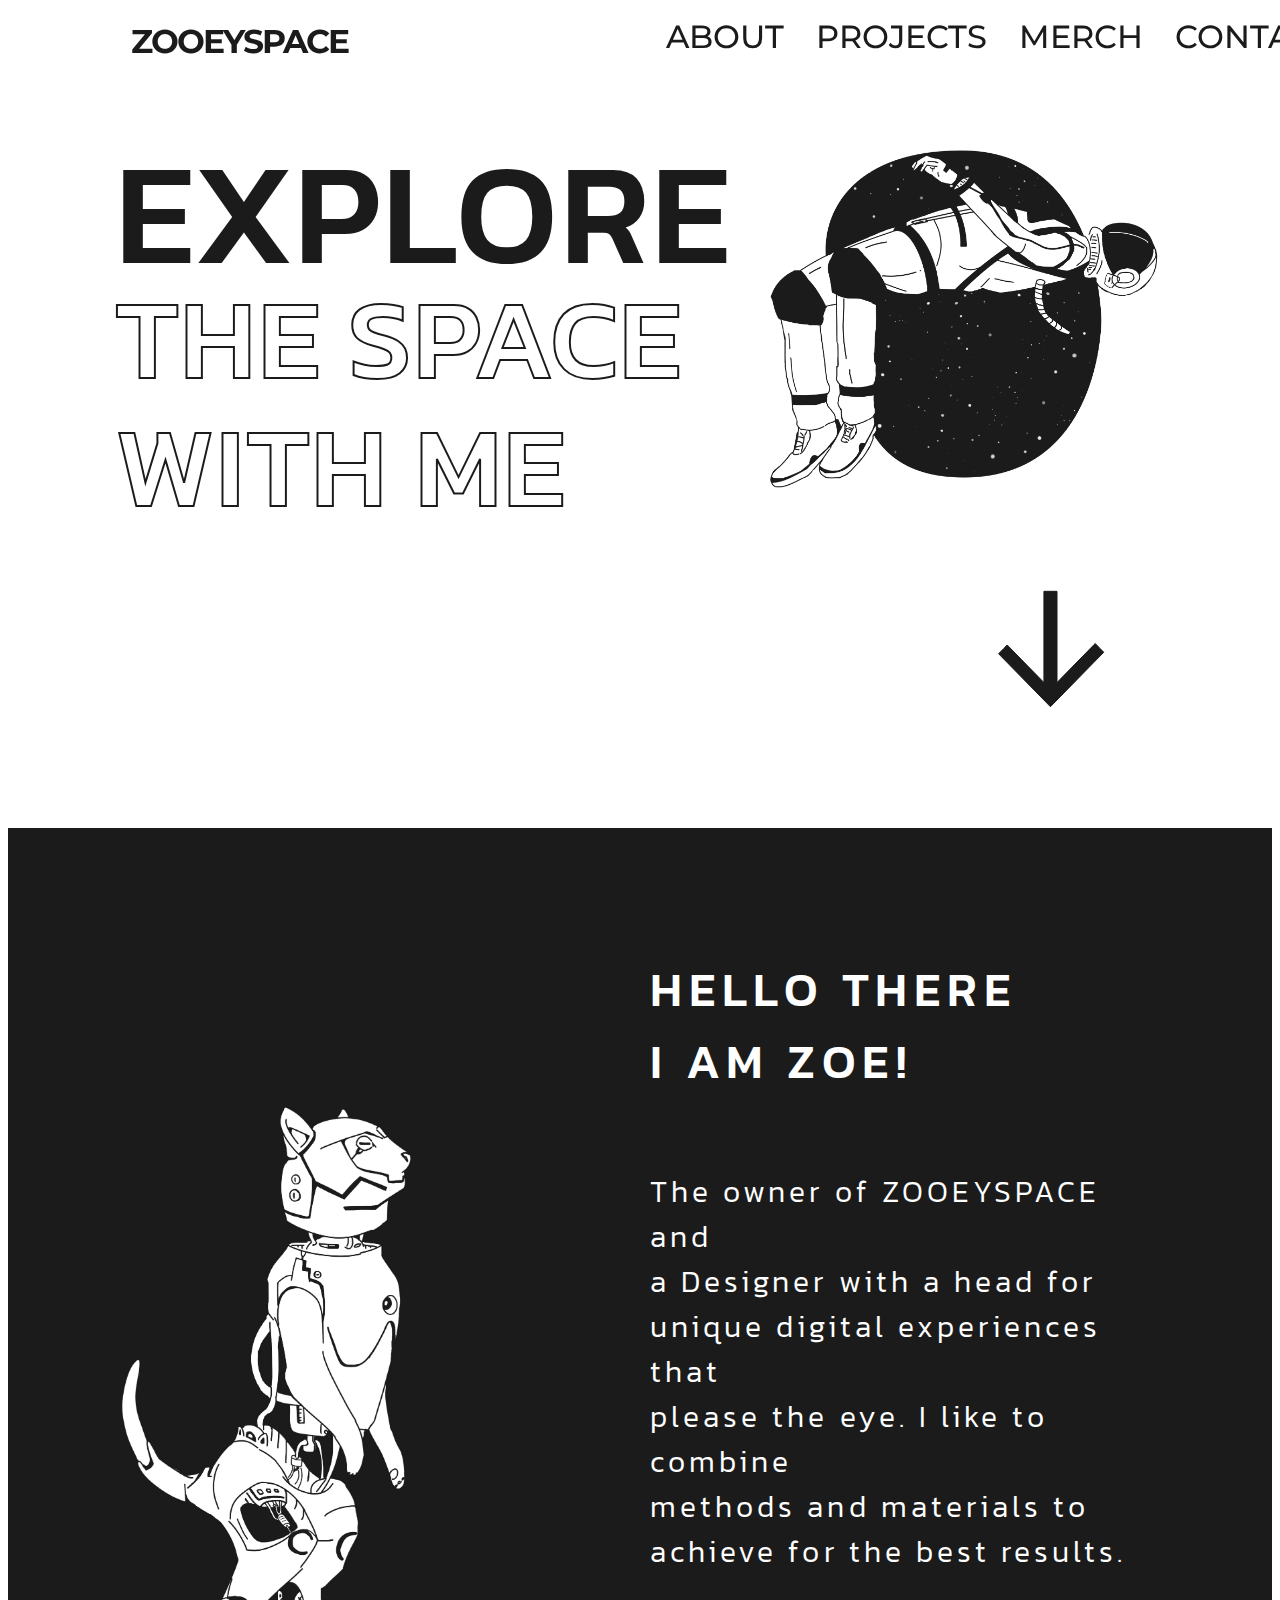
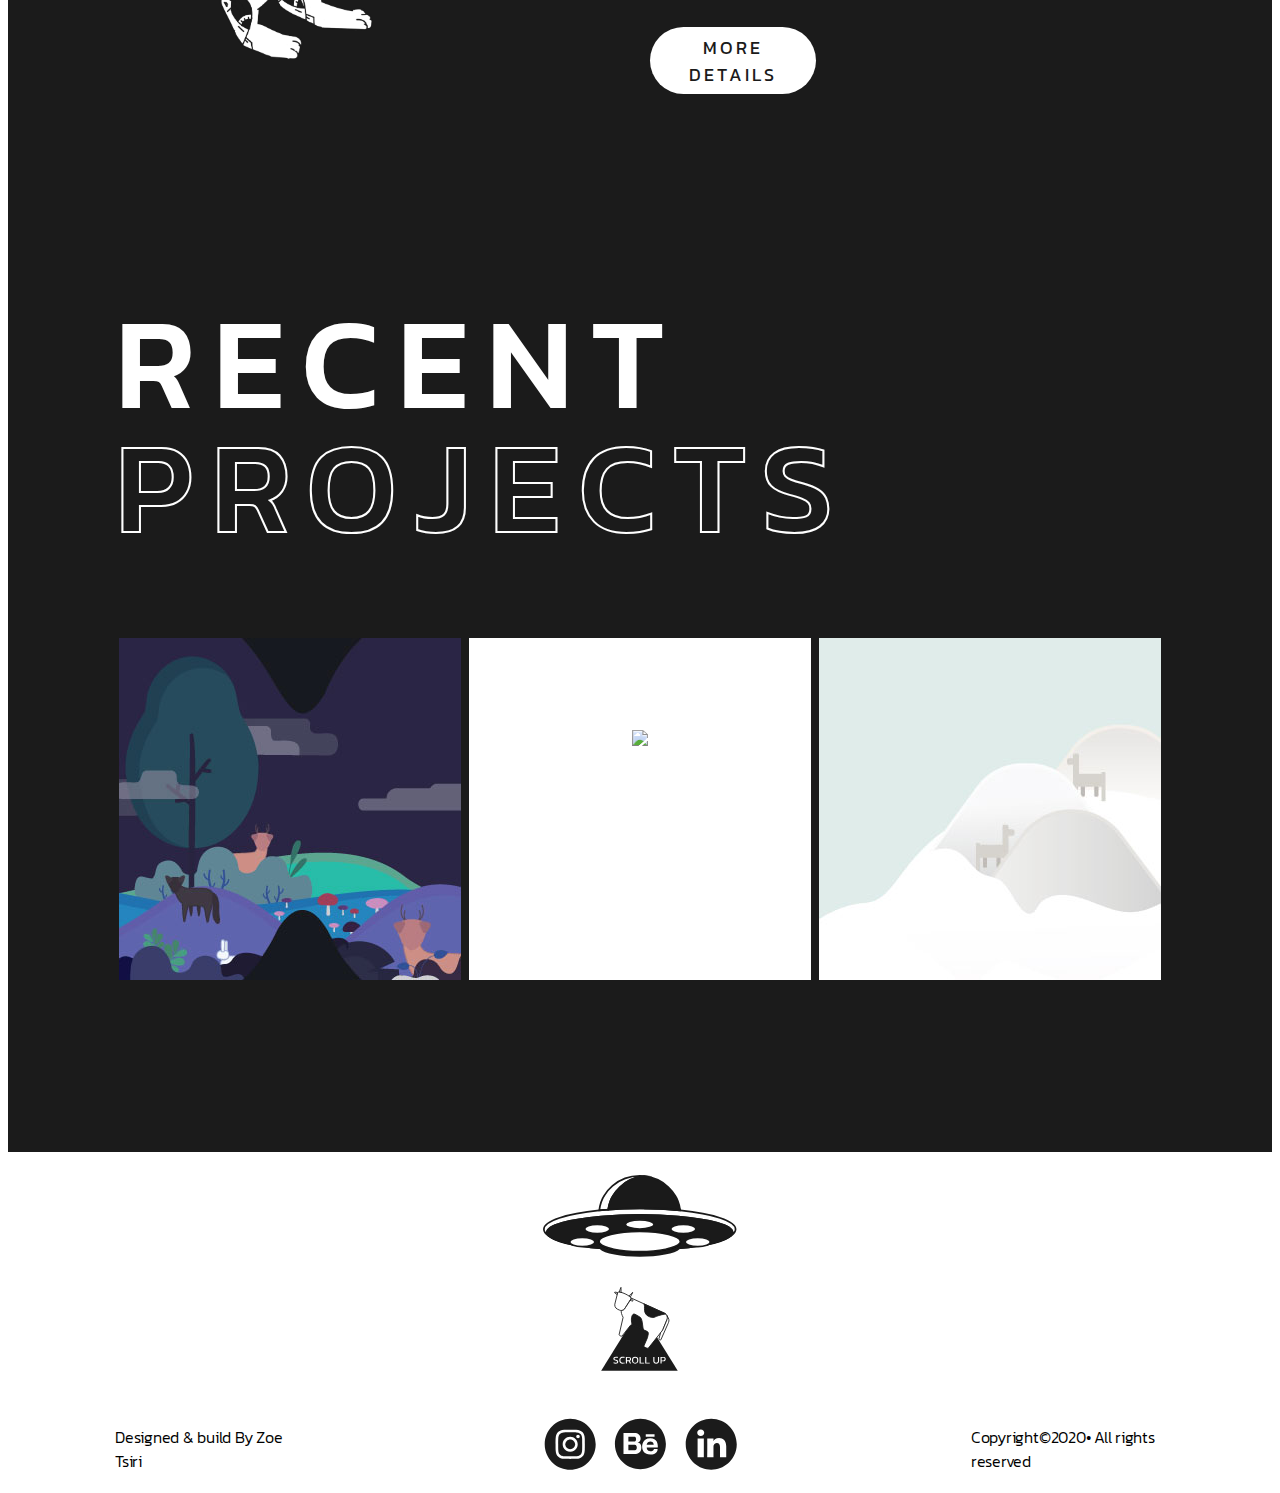
==== commit eb29e0e7: "html/css/js" ====
--- a/index.html
+++ b/index.html
@@ -6,9 +6,10 @@
     <meta name="viewport" content="width=device-width,initial-scale=1">
 
     <title>Zoe Tsiri Place</title>
+    <link rel="shortcut icon" type="image/x-icon" href="images/favicon.ico">
     <link rel="stylesheet" href="css/styleguide.css">
     <link rel="stylesheet" href="css/index.css">
-    <link rel="stylesheet" href="css/cow.css">
+    <link rel="stylesheet" href="css/index_animation.css">
     <link rel="stylesheet" href="https://cdnjs.cloudflare.com/ajax/libs/font-awesome/5.15.1/css/all.min.css"
         integrity="sha512-+4zCK9k+qNFUR5X+cKL9EIR+ZOhtIloNl9GIKS57V1MyNsYpYcUrUeQc9vNfzsWfV28IaLL3i96P9sdNyeRssA=="
         crossorigin="anonymous" />
@@ -112,9 +113,9 @@
         <div class="col col_1">
         </div>
         <div class="col col_10 projects">
-            <div><img src=""></div>
-            <div><img src=""></div>
-            <div><img src=""></div>
+            <div class="recent-effect"><img src="images/recent-1.jpg"></div>
+            <div class="recent-effect"><img src="images/collage.gif"></div>
+            <div class="recent-effect"><img src="images/recent-2.jpg"></div>
         </div>
         <div class="col col_1">
         </div>
@@ -126,55 +127,113 @@
         <div class="col col_5">
         </div>
         <div class="col col_2">
-            <div class="image-container">
-                <a href="index.html">
-                <svg width="auto" height="auto" viewBox="0 0 224 240" fill="none" xmlns="http://www.w3.org/2000/svg">
-                    <g id="Group 55">
-                    <g id="Group 54">
-                    <path id="polygon" d="M111.5 155L155.77 226.25H67.2297L111.5 155Z" fill="#1B1B1B"/>
-                    <g id="Group 57">
-                    <path id="scrollup" d="M83.9463 218.12C82.9463 218.12 82.1423 217.992 81.5343 217.736V216.584C81.8783 216.712 82.2463 216.816 82.6383 216.896C83.0383 216.976 83.4343 217.016 83.8263 217.016C84.4423 217.016 84.9023 216.944 85.2063 216.8C85.5183 216.656 85.6743 216.368 85.6743 215.936C85.6743 215.672 85.6103 215.46 85.4823 215.3C85.3543 215.14 85.1423 215.004 84.8463 214.892C84.5503 214.772 84.1423 214.648 83.6223 214.52C82.7903 214.304 82.2063 214.032 81.8703 213.704C81.5343 213.368 81.3663 212.908 81.3663 212.324C81.3663 211.644 81.6143 211.112 82.1103 210.728C82.6063 210.344 83.3463 210.152 84.3303 210.152C84.7783 210.152 85.1983 210.184 85.5903 210.248C85.9903 210.312 86.3023 210.384 86.5263 210.464V211.616C85.9183 211.384 85.2463 211.268 84.5103 211.268C83.9343 211.268 83.4863 211.344 83.1663 211.496C82.8463 211.648 82.6863 211.924 82.6863 212.324C82.6863 212.556 82.7423 212.744 82.8543 212.888C82.9663 213.032 83.1583 213.156 83.4303 213.26C83.7103 213.364 84.0943 213.48 84.5823 213.608C85.2143 213.768 85.7023 213.96 86.0463 214.184C86.3983 214.4 86.6423 214.656 86.7783 214.952C86.9223 215.24 86.9943 215.568 86.9943 215.936C86.9943 216.616 86.7423 217.152 86.2383 217.544C85.7343 217.928 84.9703 218.12 83.9463 218.12ZM92.0666 218.12C90.7946 218.12 89.8306 217.772 89.1746 217.076C88.5266 216.38 88.2026 215.44 88.2026 214.256C88.2026 213.408 88.3386 212.68 88.6106 212.072C88.8906 211.456 89.3146 210.984 89.8826 210.656C90.4506 210.32 91.1746 210.152 92.0546 210.152C92.5026 210.152 92.9106 210.188 93.2786 210.26C93.6546 210.324 94.0026 210.412 94.3226 210.524V211.664C94.0026 211.536 93.6586 211.44 93.2906 211.376C92.9306 211.304 92.5506 211.268 92.1506 211.268C91.1906 211.268 90.5106 211.524 90.1106 212.036C89.7186 212.548 89.5226 213.288 89.5226 214.256C89.5226 215.16 89.7386 215.848 90.1706 216.32C90.6026 216.784 91.2706 217.016 92.1746 217.016C92.5426 217.016 92.9106 216.988 93.2786 216.932C93.6546 216.868 94.0066 216.772 94.3346 216.644V217.796C94.0146 217.9 93.6666 217.98 93.2906 218.036C92.9226 218.092 92.5146 218.12 92.0666 218.12ZM95.7827 218V210.272H99.3347C100.199 210.272 100.827 210.496 101.219 210.944C101.619 211.384 101.819 211.984 101.819 212.744C101.819 213.288 101.683 213.752 101.411 214.136C101.139 214.52 100.747 214.788 100.235 214.94C100.379 215.044 100.491 215.156 100.571 215.276C100.651 215.396 100.731 215.556 100.811 215.756L101.783 218H100.439L99.4907 215.84C99.4027 215.632 99.2947 215.484 99.1667 215.396C99.0467 215.308 98.8387 215.264 98.5427 215.264H97.0907V218H95.7827ZM97.0907 214.208H98.9867C99.4587 214.208 99.8307 214.092 100.103 213.86C100.375 213.628 100.511 213.256 100.511 212.744C100.511 211.776 100.043 211.292 99.1067 211.292H97.0907V214.208ZM106.531 218.12C105.307 218.12 104.391 217.8 103.783 217.16C103.175 216.512 102.871 215.512 102.871 214.16C102.871 212.752 103.175 211.732 103.783 211.1C104.391 210.468 105.307 210.152 106.531 210.152C107.763 210.152 108.679 210.468 109.279 211.1C109.887 211.732 110.191 212.752 110.191 214.16C110.191 215.512 109.887 216.512 109.279 217.16C108.679 217.8 107.763 218.12 106.531 218.12ZM106.531 217.016C107.339 217.016 107.931 216.796 108.307 216.356C108.691 215.908 108.883 215.176 108.883 214.16C108.883 213.088 108.691 212.34 108.307 211.916C107.931 211.484 107.339 211.268 106.531 211.268C105.731 211.268 105.139 211.484 104.755 211.916C104.379 212.34 104.191 213.088 104.191 214.16C104.191 215.176 104.379 215.908 104.755 216.356C105.139 216.796 105.731 217.016 106.531 217.016ZM111.647 218V210.272H112.955V216.992H116.915V218H111.647ZM118.131 218V210.272H119.439V216.992H123.399V218H118.131ZM130.862 218.12C129.798 218.12 128.97 217.864 128.378 217.352C127.794 216.84 127.502 216.1 127.502 215.132V210.272H128.81V215.084C128.81 215.732 128.986 216.216 129.338 216.536C129.698 216.856 130.206 217.016 130.862 217.016C131.51 217.016 132.01 216.856 132.362 216.536C132.722 216.216 132.902 215.732 132.902 215.084V210.272H134.198V215.132C134.198 216.1 133.906 216.84 133.322 217.352C132.738 217.864 131.918 218.12 130.862 218.12ZM135.828 218V210.272H139.272C139.864 210.272 140.352 210.384 140.736 210.608C141.12 210.832 141.404 211.14 141.588 211.532C141.772 211.916 141.864 212.356 141.864 212.852C141.864 213.62 141.624 214.236 141.144 214.7C140.672 215.164 140.032 215.396 139.224 215.396H137.136V218H135.828ZM137.136 214.364H138.984C139.504 214.364 139.896 214.228 140.16 213.956C140.424 213.684 140.556 213.316 140.556 212.852C140.556 212.356 140.428 211.972 140.172 211.7C139.924 211.428 139.548 211.292 139.044 211.292H137.136V214.364Z" fill="white"/>
-                    </g>
-                    <g id="ufo">
-                    <path id="Vector" d="M116.931 1.39664C95.3562 3.60797 78.1603 19.6633 75.3847 40.0024C71.8545 40.2672 68.4053 40.5717 65.0435 40.916C67.6069 18.5511 87.566 1.13843 111.816 1.13843C113.544 1.13843 115.253 1.2245 116.931 1.39664Z" stroke="#1A1A1A" stroke-width="2" stroke-miterlimit="10"/>
-                    <path id="Vector_2" d="M158.589 40.9148C145.834 39.6177 131.763 38.8434 116.924 38.6979C118.615 38.678 120.324 38.6714 122.033 38.6714C134.8 38.6714 147.056 39.1412 158.464 40.0016C158.52 40.306 158.558 40.6104 158.589 40.9148Z" stroke="black" stroke-width="2" stroke-miterlimit="10"/>
-                    <path id="Vector_3" d="M158.471 40.0024C147.063 39.1417 134.807 38.6717 122.039 38.6717C120.324 38.6717 118.621 38.6783 116.931 38.6981C115.241 38.6783 113.532 38.6717 111.823 38.6717C99.055 38.6717 86.7989 39.1417 75.3911 40.0024C78.1604 19.6634 95.3626 3.60807 116.937 1.39673C138.499 3.60807 155.701 19.6634 158.471 40.0024Z" fill="#1A1A1A" stroke="#1A1A1A" stroke-width="2" stroke-miterlimit="10"/>
-                    <path id="Vector_4" d="M66.0725 84.699C35.4104 81.9712 12.7008 76.595 6.29517 70.1331C15.8942 76.6215 37.8118 81.9116 66.0725 84.699Z" fill="white" stroke="black" stroke-width="2" stroke-miterlimit="10"/>
-                    <path id="Vector_5" d="M158.876 76.9327C158.876 77.7735 158.52 78.5878 157.841 79.3757C155.658 81.9114 150.163 84.1425 142.534 85.7778C132.804 86.3273 122.494 86.6187 111.816 86.6187C101.138 86.6187 90.8343 86.3273 81.0981 85.7778C73.47 84.1425 67.9688 81.9114 65.792 79.3691C65.1121 78.5878 64.7566 77.7735 64.7566 76.9327C64.7566 70.4908 85.8196 65.2671 111.81 65.2671C137.8 65.2671 158.876 70.4908 158.876 76.9327Z" fill="white" stroke="black" stroke-width="2" stroke-miterlimit="10"/>
-                    <path id="Vector_6" d="M217.331 70.1465C210.919 76.6018 188.222 81.9712 157.572 84.699C185.808 81.9116 207.726 76.6282 217.331 70.1465Z" fill="white" stroke="black" stroke-width="2" stroke-miterlimit="10"/>
-                    <path id="Vector_7" d="M222.639 62.7577C222.639 65.3332 220.78 67.816 217.325 70.1465C218.529 68.9349 219.159 67.6836 219.159 66.4058C219.159 58.2424 193.474 51.2111 156.493 48.0199C142.896 46.848 127.759 46.1926 111.816 46.1926C95.8741 46.1926 80.7426 46.848 67.1393 48.0199C30.1589 51.2111 4.46789 58.2424 4.46789 66.4058C4.46789 67.6836 5.09784 68.9283 6.29539 70.1332C2.85869 67.8094 1 65.3266 1 62.7577C1 53.1113 27.0902 44.789 64.7691 40.9423C64.8627 40.9357 64.9562 40.9224 65.0498 40.9158C79.2581 39.4725 95.1069 38.6714 111.823 38.6714C128.538 38.6714 144.381 39.4725 158.595 40.9158C158.689 40.9224 158.782 40.9357 158.876 40.9423C196.549 44.789 222.639 53.1113 222.639 62.7577Z" stroke="#1A1A1A" stroke-width="2" stroke-miterlimit="10"/>
-                    <path id="Vector_8" d="M156.499 48.0197C142.902 46.8478 127.765 46.1924 111.822 46.1924C95.88 46.1924 80.7486 46.8478 67.1453 48.0197C30.1649 51.2109 4.47388 58.2421 4.47388 66.4055C4.47388 67.6833 5.10383 68.928 6.30137 70.133C15.9004 76.6213 37.8179 81.9113 66.0787 84.6986C66.1224 84.6986 66.1785 84.7053 66.2222 84.7119H66.2284C71.424 89.7569 89.8674 93.4844 111.829 93.4844C133.784 93.4844 152.233 89.7569 157.423 84.7119C157.429 84.7119 157.429 84.7119 157.435 84.7119C157.479 84.7053 157.535 84.6986 157.578 84.6986C185.82 81.9113 207.732 76.628 217.337 70.1462C218.541 68.9346 219.171 67.6833 219.171 66.4055C219.165 58.2421 193.48 51.2109 156.499 48.0197ZM157.84 79.3756C155.657 81.9113 150.162 84.1425 142.534 85.7778C142.266 85.8374 141.998 85.8904 141.73 85.95C133.603 87.6051 123.187 88.6049 111.822 88.6049C100.458 88.6049 90.042 87.6051 81.915 85.95C81.6405 85.8904 81.3723 85.8374 81.1104 85.7778C73.4823 84.1425 67.981 81.9113 65.8043 79.3689C65.1244 78.5877 64.7689 77.7733 64.7689 76.9325C64.7689 70.4905 85.8319 65.2668 111.822 65.2668C137.813 65.2668 158.876 70.4905 158.876 76.9325C158.876 77.7733 158.52 78.5877 157.84 79.3756Z" fill="#1A1A1A" stroke="#1A1A1A" stroke-width="2" stroke-miterlimit="10"/>
-                    <path id="Vector_9" d="M158.876 76.9328C158.876 77.7736 158.52 78.588 157.84 79.3758C155.657 81.9116 150.163 84.1428 142.534 85.7781C142.266 85.8377 141.998 85.8906 141.73 85.9502C132.218 86.5262 122.189 86.8374 111.822 86.8374C101.456 86.8374 91.4268 86.5262 81.9151 85.9502C81.6407 85.8906 81.3724 85.8377 81.1105 85.7781C73.4824 84.1428 67.9812 81.9116 65.8044 79.3692C65.1245 78.588 64.769 77.7736 64.769 76.9328C64.769 70.4908 85.832 65.2671 111.822 65.2671C137.813 65.2671 158.876 70.4908 158.876 76.9328Z" stroke="black" stroke-width="2" stroke-miterlimit="10"/>
-                    <g id="entrance">
-                    <path id="Vector_10" d="M157.84 79.3757C155.657 81.9115 150.162 84.1426 142.534 85.7779C142.266 85.8375 141.998 85.8905 141.73 85.9501C133.603 87.6052 123.186 88.605 111.822 88.605C100.458 88.605 90.042 87.6052 81.9149 85.9501C81.6405 85.8905 81.3723 85.8375 81.1103 85.7779C73.4822 84.1426 67.981 81.9115 65.8042 79.3691C70.3324 74.099 89.2187 70.1465 111.828 70.1465C134.426 70.1465 153.312 74.099 157.84 79.3757Z" stroke="black" stroke-width="2" stroke-miterlimit="10"/>
-                    <path id="Vector_11" d="M158.876 76.9327C158.876 77.7735 158.52 78.5879 157.84 79.3758C155.657 81.9115 150.162 84.1426 142.534 85.7779C142.266 85.8375 141.998 85.8905 141.73 85.9501C133.603 87.6053 123.187 88.605 111.822 88.605C100.458 88.605 90.0422 87.6053 81.9151 85.9501C81.6407 85.8905 81.3724 85.8375 81.1105 85.7779C73.4824 84.1426 67.9812 81.9115 65.8044 79.3691C65.1245 78.5879 64.769 77.7735 64.769 76.9327C64.769 70.4908 85.832 65.2671 111.822 65.2671C137.813 65.2671 158.876 70.4908 158.876 76.9327Z" fill="white" stroke="#1A1A1A" stroke-width="2" stroke-miterlimit="10"/>
-                    </g>
-                    </g>
-                    <g id="lights">
-                    <path id="Vector_12" d="M45.3903 82.7588C53.4647 82.7588 60.0103 80.3696 60.0103 77.4224C60.0103 74.4751 53.4647 72.0859 45.3903 72.0859C37.3159 72.0859 30.7703 74.4751 30.7703 77.4224C30.7703 80.3696 37.3159 82.7588 45.3903 82.7588Z" fill="white" stroke="#1A1A1A" stroke-width="2" stroke-miterlimit="10"/>
-                    <path id="Vector_13" d="M178.891 82.7588C186.966 82.7588 193.511 80.3696 193.511 77.4224C193.511 74.4751 186.966 72.0859 178.891 72.0859C170.817 72.0859 164.271 74.4751 164.271 77.4224C164.271 80.3696 170.817 82.7588 178.891 82.7588Z" fill="white" stroke="#1A1A1A" stroke-width="2" stroke-miterlimit="10"/>
-                    <path id="Vector_14" d="M62.7111 67.7695C70.7855 67.7695 77.3311 65.3804 77.3311 62.4332C77.3311 59.4861 70.7855 57.0969 62.7111 57.0969C54.6367 57.0969 48.0911 59.4861 48.0911 62.4332C48.0911 65.3804 54.6367 67.7695 62.7111 67.7695Z" fill="white" stroke="#1A1A1A" stroke-width="2" stroke-miterlimit="10"/>
-                    <path id="Vector_15" d="M111.823 62.4331C120.996 62.4331 128.432 60.044 128.432 57.0968C128.432 54.1496 120.996 51.7605 111.823 51.7605C102.65 51.7605 95.2131 54.1496 95.2131 57.0968C95.2131 60.044 102.65 62.4331 111.823 62.4331Z" fill="white" stroke="#1A1A1A" stroke-width="2" stroke-miterlimit="10"/>
-                    <path id="Vector_16" d="M162.213 67.7695C170.287 67.7695 176.833 65.3804 176.833 62.4332C176.833 59.4861 170.287 57.0969 162.213 57.0969C154.139 57.0969 147.593 59.4861 147.593 62.4332C147.593 65.3804 154.139 67.7695 162.213 67.7695Z" fill="white" stroke="#1A1A1A" stroke-width="2" stroke-miterlimit="10"/>
-                    </g>
-                    <g id="cow">
-                    <path id="Vector_17" d="M138.19 179.563C137.947 179.964 137.661 180.319 137.347 180.625L138.19 179.563Z" fill="white" stroke="#1A1A1A" stroke-miterlimit="10"/>
-                    <path id="Vector_18" d="M101.821 143.059L101.796 143.096L100.606 144.939L95.2195 153.301C94.3912 155.315 92.5328 156.553 90.5698 156.618C89.8354 156.644 89.0871 156.501 88.3777 156.18L86.0516 155.121C83.4323 153.93 82.2213 150.686 83.3644 147.913L85.7855 138.245L86.3487 135.977L86.366 135.913C86.4747 135.646 86.7211 135.47 87.0713 135.373C87.3884 135.285 87.7953 135.263 88.265 135.301C88.6067 135.317 88.977 135.375 89.3751 135.459C89.6383 135.515 89.9082 135.571 90.1857 135.648C93.0595 136.387 96.8874 138.154 99.37 139.889C99.5974 140.046 99.8116 140.204 100.012 140.363C100.358 140.633 100.664 140.892 100.929 141.152C101.23 141.447 101.47 141.737 101.629 142.011C101.643 142.038 101.664 142.065 101.672 142.093C101.882 142.449 101.936 142.777 101.821 143.059Z" fill="white" stroke="#1A1A1A" stroke-miterlimit="10"/>
-                    <path id="Vector_19" d="M143.405 167.084L138.628 178.671C138.519 178.938 138.39 179.185 138.246 179.419C138.24 179.433 138.234 179.441 138.228 179.462L137.385 180.525L137.385 180.532L136.054 182.199L121.844 200.088C121.27 201.023 116.046 198.648 116.62 197.713L120.786 188.064L121.716 183.772C121.983 182.537 121.38 181.278 120.282 180.774L103.607 173.194C103.409 173.106 103.213 173.047 103.005 173.03C102.272 172.929 101.516 173.231 101.029 173.864L91.5235 186.021C91.0998 187.039 87.6013 185.451 88.0247 184.426L92.5902 164.593C91.0776 161.634 89.9563 158.294 90.5607 156.821L90.591 156.749C92.5469 156.685 94.405 155.447 95.2399 153.433L100.625 145.072L101.815 143.229L101.84 143.192C101.955 142.911 101.901 142.589 101.705 142.233C101.697 142.205 101.676 142.178 101.661 142.151C101.702 142.162 101.729 142.175 101.77 142.187C101.912 142.229 102.049 142.292 102.185 142.355L140.732 159.876C141.182 160.084 141.594 160.344 141.956 160.663C142.498 161.135 142.937 161.711 143.259 162.349C143.943 163.773 144.059 165.51 143.405 167.084Z" fill="white" stroke="#1A1A1A" stroke-miterlimit="10"/>
-                    <path id="Vector_20" d="M143.84 173.346L136.3 190.472C135.973 191.26 133.75 190.244 134.003 189.431C134.703 187.195 135.352 184.707 135.998 182.297L137.333 180.627L137.333 180.62L138.178 179.556C138.191 179.542 138.197 179.527 138.196 179.513C138.347 179.279 138.47 179.032 138.579 178.764L143.369 167.16C144.024 165.576 143.909 163.844 143.21 162.419C144.254 163.931 145.31 165.859 145.538 167.239C145.902 169.439 144.634 171.416 143.84 173.346Z" fill="white" stroke="#1A1A1A" stroke-miterlimit="10"/>
-                    <path id="Vector_21" d="M85.7883 138.196C85.074 137.749 83.6859 136.865 82.8193 136.144C82.535 135.906 82.7956 135.292 83.1459 135.358L86.3511 135.93L85.7883 138.196Z" fill="white" stroke="#1A1A1A" stroke-miterlimit="10"/>
-                    <path id="Vector_22" d="M103.764 145.751C102.775 145.594 101.416 145.216 100.577 144.959L101.766 143.118L104.084 144.958C104.381 145.189 104.128 145.809 103.764 145.751Z" fill="white" stroke="#1A1A1A" stroke-miterlimit="10"/>
-                    <g id="ears">
-                    <path id="Vector_23" d="M90.1751 135.61C89.8954 135.535 89.6162 135.473 89.3578 135.424C88.9566 135.348 88.5832 135.292 88.2382 135.269C88.6675 133.585 89.2556 131.828 89.9918 130.063C90.4454 128.964 90.0911 132.939 90.1751 135.61Z" fill="white" stroke="#1A1A1A" stroke-miterlimit="10" stroke-linecap="round"/>
-                    <path id="Vector_24" d="M103.382 136.22C102.638 138.009 101.795 139.67 100.892 141.166C100.633 140.906 100.327 140.649 99.9743 140.38C99.7733 140.223 99.559 140.066 99.3312 139.91C101.282 138.129 103.833 135.124 103.382 136.22Z" fill="white" stroke="#1A1A1A" stroke-miterlimit="10" stroke-linecap="round"/>
-                    </g>
-                    <path id="Vector_25" d="M116.115 178.86L103.611 173.18C103.413 173.092 103.216 173.032 103.008 173.015C101.975 169.576 101.874 165.408 102.909 162.887C104.718 158.495 107.438 161.969 111.411 163.772C115.39 165.574 114.654 173.736 116.115 178.86Z" fill="#1A1A1A" stroke="#1A1A1A" stroke-miterlimit="10"/>
-                    <path id="Vector_26" d="M141.857 160.661C127.9 162.839 129.625 166.416 123.247 163.967C114.33 160.557 118.733 152.157 116.685 148.999L140.635 159.882C141.091 160.083 141.497 160.35 141.857 160.661Z" fill="#1A1A1A" stroke="#1A1A1A" stroke-miterlimit="10"/>
-                    </g>
-                    </g>
-                    </g>
+            <button id="btnScrollToTop">
+                <div class="image-container">
+                    <svg width="100%" height="100%" viewBox="0 0 224 240" fill="none"
+                        xmlns="http://www.w3.org/2000/svg">
+                        <g id="Group 55">
+                            <g id="Group 54">
+                                <path id="polygon" d="M111.5 155L155.77 226.25H67.2297L111.5 155Z" fill="#1B1B1B" />
+                                <g id="Group 57">
+                                    <path id="scrollup"
+                                        d="M83.9463 218.12C82.9463 218.12 82.1423 217.992 81.5343 217.736V216.584C81.8783 216.712 82.2463 216.816 82.6383 216.896C83.0383 216.976 83.4343 217.016 83.8263 217.016C84.4423 217.016 84.9023 216.944 85.2063 216.8C85.5183 216.656 85.6743 216.368 85.6743 215.936C85.6743 215.672 85.6103 215.46 85.4823 215.3C85.3543 215.14 85.1423 215.004 84.8463 214.892C84.5503 214.772 84.1423 214.648 83.6223 214.52C82.7903 214.304 82.2063 214.032 81.8703 213.704C81.5343 213.368 81.3663 212.908 81.3663 212.324C81.3663 211.644 81.6143 211.112 82.1103 210.728C82.6063 210.344 83.3463 210.152 84.3303 210.152C84.7783 210.152 85.1983 210.184 85.5903 210.248C85.9903 210.312 86.3023 210.384 86.5263 210.464V211.616C85.9183 211.384 85.2463 211.268 84.5103 211.268C83.9343 211.268 83.4863 211.344 83.1663 211.496C82.8463 211.648 82.6863 211.924 82.6863 212.324C82.6863 212.556 82.7423 212.744 82.8543 212.888C82.9663 213.032 83.1583 213.156 83.4303 213.26C83.7103 213.364 84.0943 213.48 84.5823 213.608C85.2143 213.768 85.7023 213.96 86.0463 214.184C86.3983 214.4 86.6423 214.656 86.7783 214.952C86.9223 215.24 86.9943 215.568 86.9943 215.936C86.9943 216.616 86.7423 217.152 86.2383 217.544C85.7343 217.928 84.9703 218.12 83.9463 218.12ZM92.0666 218.12C90.7946 218.12 89.8306 217.772 89.1746 217.076C88.5266 216.38 88.2026 215.44 88.2026 214.256C88.2026 213.408 88.3386 212.68 88.6106 212.072C88.8906 211.456 89.3146 210.984 89.8826 210.656C90.4506 210.32 91.1746 210.152 92.0546 210.152C92.5026 210.152 92.9106 210.188 93.2786 210.26C93.6546 210.324 94.0026 210.412 94.3226 210.524V211.664C94.0026 211.536 93.6586 211.44 93.2906 211.376C92.9306 211.304 92.5506 211.268 92.1506 211.268C91.1906 211.268 90.5106 211.524 90.1106 212.036C89.7186 212.548 89.5226 213.288 89.5226 214.256C89.5226 215.16 89.7386 215.848 90.1706 216.32C90.6026 216.784 91.2706 217.016 92.1746 217.016C92.5426 217.016 92.9106 216.988 93.2786 216.932C93.6546 216.868 94.0066 216.772 94.3346 216.644V217.796C94.0146 217.9 93.6666 217.98 93.2906 218.036C92.9226 218.092 92.5146 218.12 92.0666 218.12ZM95.7827 218V210.272H99.3347C100.199 210.272 100.827 210.496 101.219 210.944C101.619 211.384 101.819 211.984 101.819 212.744C101.819 213.288 101.683 213.752 101.411 214.136C101.139 214.52 100.747 214.788 100.235 214.94C100.379 215.044 100.491 215.156 100.571 215.276C100.651 215.396 100.731 215.556 100.811 215.756L101.783 218H100.439L99.4907 215.84C99.4027 215.632 99.2947 215.484 99.1667 215.396C99.0467 215.308 98.8387 215.264 98.5427 215.264H97.0907V218H95.7827ZM97.0907 214.208H98.9867C99.4587 214.208 99.8307 214.092 100.103 213.86C100.375 213.628 100.511 213.256 100.511 212.744C100.511 211.776 100.043 211.292 99.1067 211.292H97.0907V214.208ZM106.531 218.12C105.307 218.12 104.391 217.8 103.783 217.16C103.175 216.512 102.871 215.512 102.871 214.16C102.871 212.752 103.175 211.732 103.783 211.1C104.391 210.468 105.307 210.152 106.531 210.152C107.763 210.152 108.679 210.468 109.279 211.1C109.887 211.732 110.191 212.752 110.191 214.16C110.191 215.512 109.887 216.512 109.279 217.16C108.679 217.8 107.763 218.12 106.531 218.12ZM106.531 217.016C107.339 217.016 107.931 216.796 108.307 216.356C108.691 215.908 108.883 215.176 108.883 214.16C108.883 213.088 108.691 212.34 108.307 211.916C107.931 211.484 107.339 211.268 106.531 211.268C105.731 211.268 105.139 211.484 104.755 211.916C104.379 212.34 104.191 213.088 104.191 214.16C104.191 215.176 104.379 215.908 104.755 216.356C105.139 216.796 105.731 217.016 106.531 217.016ZM111.647 218V210.272H112.955V216.992H116.915V218H111.647ZM118.131 218V210.272H119.439V216.992H123.399V218H118.131ZM130.862 218.12C129.798 218.12 128.97 217.864 128.378 217.352C127.794 216.84 127.502 216.1 127.502 215.132V210.272H128.81V215.084C128.81 215.732 128.986 216.216 129.338 216.536C129.698 216.856 130.206 217.016 130.862 217.016C131.51 217.016 132.01 216.856 132.362 216.536C132.722 216.216 132.902 215.732 132.902 215.084V210.272H134.198V215.132C134.198 216.1 133.906 216.84 133.322 217.352C132.738 217.864 131.918 218.12 130.862 218.12ZM135.828 218V210.272H139.272C139.864 210.272 140.352 210.384 140.736 210.608C141.12 210.832 141.404 211.14 141.588 211.532C141.772 211.916 141.864 212.356 141.864 212.852C141.864 213.62 141.624 214.236 141.144 214.7C140.672 215.164 140.032 215.396 139.224 215.396H137.136V218H135.828ZM137.136 214.364H138.984C139.504 214.364 139.896 214.228 140.16 213.956C140.424 213.684 140.556 213.316 140.556 212.852C140.556 212.356 140.428 211.972 140.172 211.7C139.924 211.428 139.548 211.292 139.044 211.292H137.136V214.364Z"
+                                        fill="white" />
+                                </g>
+                                <g id="ufo">
+                                    <path id="Vector"
+                                        d="M116.931 1.39664C95.3562 3.60797 78.1603 19.6633 75.3847 40.0024C71.8545 40.2672 68.4053 40.5717 65.0435 40.916C67.6069 18.5511 87.566 1.13843 111.816 1.13843C113.544 1.13843 115.253 1.2245 116.931 1.39664Z"
+                                        stroke="#1A1A1A" stroke-width="2" stroke-miterlimit="10" />
+                                    <path id="Vector_2"
+                                        d="M158.589 40.9148C145.834 39.6177 131.763 38.8434 116.924 38.6979C118.615 38.678 120.324 38.6714 122.033 38.6714C134.8 38.6714 147.056 39.1412 158.464 40.0016C158.52 40.306 158.558 40.6104 158.589 40.9148Z"
+                                        stroke="black" stroke-width="2" stroke-miterlimit="10" />
+                                    <path id="Vector_3"
+                                        d="M158.471 40.0024C147.063 39.1417 134.807 38.6717 122.039 38.6717C120.324 38.6717 118.621 38.6783 116.931 38.6981C115.241 38.6783 113.532 38.6717 111.823 38.6717C99.055 38.6717 86.7989 39.1417 75.3911 40.0024C78.1604 19.6634 95.3626 3.60807 116.937 1.39673C138.499 3.60807 155.701 19.6634 158.471 40.0024Z"
+                                        fill="#1A1A1A" stroke="#1A1A1A" stroke-width="2" stroke-miterlimit="10" />
+                                    <path id="Vector_4"
+                                        d="M66.0725 84.699C35.4104 81.9712 12.7008 76.595 6.29517 70.1331C15.8942 76.6215 37.8118 81.9116 66.0725 84.699Z"
+                                        fill="white" stroke="black" stroke-width="2" stroke-miterlimit="10" />
+                                    <path id="Vector_5"
+                                        d="M158.876 76.9327C158.876 77.7735 158.52 78.5878 157.841 79.3757C155.658 81.9114 150.163 84.1425 142.534 85.7778C132.804 86.3273 122.494 86.6187 111.816 86.6187C101.138 86.6187 90.8343 86.3273 81.0981 85.7778C73.47 84.1425 67.9688 81.9114 65.792 79.3691C65.1121 78.5878 64.7566 77.7735 64.7566 76.9327C64.7566 70.4908 85.8196 65.2671 111.81 65.2671C137.8 65.2671 158.876 70.4908 158.876 76.9327Z"
+                                        fill="white" stroke="black" stroke-width="2" stroke-miterlimit="10" />
+                                    <path id="Vector_6"
+                                        d="M217.331 70.1465C210.919 76.6018 188.222 81.9712 157.572 84.699C185.808 81.9116 207.726 76.6282 217.331 70.1465Z"
+                                        fill="white" stroke="black" stroke-width="2" stroke-miterlimit="10" />
+                                    <path id="Vector_7"
+                                        d="M222.639 62.7577C222.639 65.3332 220.78 67.816 217.325 70.1465C218.529 68.9349 219.159 67.6836 219.159 66.4058C219.159 58.2424 193.474 51.2111 156.493 48.0199C142.896 46.848 127.759 46.1926 111.816 46.1926C95.8741 46.1926 80.7426 46.848 67.1393 48.0199C30.1589 51.2111 4.46789 58.2424 4.46789 66.4058C4.46789 67.6836 5.09784 68.9283 6.29539 70.1332C2.85869 67.8094 1 65.3266 1 62.7577C1 53.1113 27.0902 44.789 64.7691 40.9423C64.8627 40.9357 64.9562 40.9224 65.0498 40.9158C79.2581 39.4725 95.1069 38.6714 111.823 38.6714C128.538 38.6714 144.381 39.4725 158.595 40.9158C158.689 40.9224 158.782 40.9357 158.876 40.9423C196.549 44.789 222.639 53.1113 222.639 62.7577Z"
+                                        stroke="#1A1A1A" stroke-width="2" stroke-miterlimit="10" />
+                                    <path id="Vector_8"
+                                        d="M156.499 48.0197C142.902 46.8478 127.765 46.1924 111.822 46.1924C95.88 46.1924 80.7486 46.8478 67.1453 48.0197C30.1649 51.2109 4.47388 58.2421 4.47388 66.4055C4.47388 67.6833 5.10383 68.928 6.30137 70.133C15.9004 76.6213 37.8179 81.9113 66.0787 84.6986C66.1224 84.6986 66.1785 84.7053 66.2222 84.7119H66.2284C71.424 89.7569 89.8674 93.4844 111.829 93.4844C133.784 93.4844 152.233 89.7569 157.423 84.7119C157.429 84.7119 157.429 84.7119 157.435 84.7119C157.479 84.7053 157.535 84.6986 157.578 84.6986C185.82 81.9113 207.732 76.628 217.337 70.1462C218.541 68.9346 219.171 67.6833 219.171 66.4055C219.165 58.2421 193.48 51.2109 156.499 48.0197ZM157.84 79.3756C155.657 81.9113 150.162 84.1425 142.534 85.7778C142.266 85.8374 141.998 85.8904 141.73 85.95C133.603 87.6051 123.187 88.6049 111.822 88.6049C100.458 88.6049 90.042 87.6051 81.915 85.95C81.6405 85.8904 81.3723 85.8374 81.1104 85.7778C73.4823 84.1425 67.981 81.9113 65.8043 79.3689C65.1244 78.5877 64.7689 77.7733 64.7689 76.9325C64.7689 70.4905 85.8319 65.2668 111.822 65.2668C137.813 65.2668 158.876 70.4905 158.876 76.9325C158.876 77.7733 158.52 78.5877 157.84 79.3756Z"
+                                        fill="#1A1A1A" stroke="#1A1A1A" stroke-width="2" stroke-miterlimit="10" />
+                                    <path id="Vector_9"
+                                        d="M158.876 76.9328C158.876 77.7736 158.52 78.588 157.84 79.3758C155.657 81.9116 150.163 84.1428 142.534 85.7781C142.266 85.8377 141.998 85.8906 141.73 85.9502C132.218 86.5262 122.189 86.8374 111.822 86.8374C101.456 86.8374 91.4268 86.5262 81.9151 85.9502C81.6407 85.8906 81.3724 85.8377 81.1105 85.7781C73.4824 84.1428 67.9812 81.9116 65.8044 79.3692C65.1245 78.588 64.769 77.7736 64.769 76.9328C64.769 70.4908 85.832 65.2671 111.822 65.2671C137.813 65.2671 158.876 70.4908 158.876 76.9328Z"
+                                        stroke="black" stroke-width="2" stroke-miterlimit="10" />
+                                    <g id="entrance">
+                                        <path id="Vector_10"
+                                            d="M157.84 79.3757C155.657 81.9115 150.162 84.1426 142.534 85.7779C142.266 85.8375 141.998 85.8905 141.73 85.9501C133.603 87.6052 123.186 88.605 111.822 88.605C100.458 88.605 90.042 87.6052 81.9149 85.9501C81.6405 85.8905 81.3723 85.8375 81.1103 85.7779C73.4822 84.1426 67.981 81.9115 65.8042 79.3691C70.3324 74.099 89.2187 70.1465 111.828 70.1465C134.426 70.1465 153.312 74.099 157.84 79.3757Z"
+                                            stroke="black" stroke-width="2" stroke-miterlimit="10" />
+                                        <path id="Vector_11"
+                                            d="M158.876 76.9327C158.876 77.7735 158.52 78.5879 157.84 79.3758C155.657 81.9115 150.162 84.1426 142.534 85.7779C142.266 85.8375 141.998 85.8905 141.73 85.9501C133.603 87.6053 123.187 88.605 111.822 88.605C100.458 88.605 90.0422 87.6053 81.9151 85.9501C81.6407 85.8905 81.3724 85.8375 81.1105 85.7779C73.4824 84.1426 67.9812 81.9115 65.8044 79.3691C65.1245 78.5879 64.769 77.7735 64.769 76.9327C64.769 70.4908 85.832 65.2671 111.822 65.2671C137.813 65.2671 158.876 70.4908 158.876 76.9327Z"
+                                            fill="white" stroke="#1A1A1A" stroke-width="2" stroke-miterlimit="10" />
+                                    </g>
+                                </g>
+                                <g id="lights">
+                                    <path id="Vector_12"
+                                        d="M45.3903 82.7588C53.4647 82.7588 60.0103 80.3696 60.0103 77.4224C60.0103 74.4751 53.4647 72.0859 45.3903 72.0859C37.3159 72.0859 30.7703 74.4751 30.7703 77.4224C30.7703 80.3696 37.3159 82.7588 45.3903 82.7588Z"
+                                        fill="white" stroke="#1A1A1A" stroke-width="2" stroke-miterlimit="10" />
+                                    <path id="Vector_13"
+                                        d="M178.891 82.7588C186.966 82.7588 193.511 80.3696 193.511 77.4224C193.511 74.4751 186.966 72.0859 178.891 72.0859C170.817 72.0859 164.271 74.4751 164.271 77.4224C164.271 80.3696 170.817 82.7588 178.891 82.7588Z"
+                                        fill="white" stroke="#1A1A1A" stroke-width="2" stroke-miterlimit="10" />
+                                    <path id="Vector_14"
+                                        d="M62.7111 67.7695C70.7855 67.7695 77.3311 65.3804 77.3311 62.4332C77.3311 59.4861 70.7855 57.0969 62.7111 57.0969C54.6367 57.0969 48.0911 59.4861 48.0911 62.4332C48.0911 65.3804 54.6367 67.7695 62.7111 67.7695Z"
+                                        fill="white" stroke="#1A1A1A" stroke-width="2" stroke-miterlimit="10" />
+                                    <path id="Vector_15"
+                                        d="M111.823 62.4331C120.996 62.4331 128.432 60.044 128.432 57.0968C128.432 54.1496 120.996 51.7605 111.823 51.7605C102.65 51.7605 95.2131 54.1496 95.2131 57.0968C95.2131 60.044 102.65 62.4331 111.823 62.4331Z"
+                                        fill="white" stroke="#1A1A1A" stroke-width="2" stroke-miterlimit="10" />
+                                    <path id="Vector_16"
+                                        d="M162.213 67.7695C170.287 67.7695 176.833 65.3804 176.833 62.4332C176.833 59.4861 170.287 57.0969 162.213 57.0969C154.139 57.0969 147.593 59.4861 147.593 62.4332C147.593 65.3804 154.139 67.7695 162.213 67.7695Z"
+                                        fill="white" stroke="#1A1A1A" stroke-width="2" stroke-miterlimit="10" />
+                                </g>
+                                <g id="cow">
+                                    <path id="Vector_17"
+                                        d="M138.19 179.563C137.947 179.964 137.661 180.319 137.347 180.625L138.19 179.563Z"
+                                        fill="white" stroke="#1A1A1A" stroke-miterlimit="10" />
+                                    <path id="Vector_18"
+                                        d="M101.821 143.059L101.796 143.096L100.606 144.939L95.2195 153.301C94.3912 155.315 92.5328 156.553 90.5698 156.618C89.8354 156.644 89.0871 156.501 88.3777 156.18L86.0516 155.121C83.4323 153.93 82.2213 150.686 83.3644 147.913L85.7855 138.245L86.3487 135.977L86.366 135.913C86.4747 135.646 86.7211 135.47 87.0713 135.373C87.3884 135.285 87.7953 135.263 88.265 135.301C88.6067 135.317 88.977 135.375 89.3751 135.459C89.6383 135.515 89.9082 135.571 90.1857 135.648C93.0595 136.387 96.8874 138.154 99.37 139.889C99.5974 140.046 99.8116 140.204 100.012 140.363C100.358 140.633 100.664 140.892 100.929 141.152C101.23 141.447 101.47 141.737 101.629 142.011C101.643 142.038 101.664 142.065 101.672 142.093C101.882 142.449 101.936 142.777 101.821 143.059Z"
+                                        fill="white" stroke="#1A1A1A" stroke-miterlimit="10" />
+                                    <path id="Vector_19"
+                                        d="M143.405 167.084L138.628 178.671C138.519 178.938 138.39 179.185 138.246 179.419C138.24 179.433 138.234 179.441 138.228 179.462L137.385 180.525L137.385 180.532L136.054 182.199L121.844 200.088C121.27 201.023 116.046 198.648 116.62 197.713L120.786 188.064L121.716 183.772C121.983 182.537 121.38 181.278 120.282 180.774L103.607 173.194C103.409 173.106 103.213 173.047 103.005 173.03C102.272 172.929 101.516 173.231 101.029 173.864L91.5235 186.021C91.0998 187.039 87.6013 185.451 88.0247 184.426L92.5902 164.593C91.0776 161.634 89.9563 158.294 90.5607 156.821L90.591 156.749C92.5469 156.685 94.405 155.447 95.2399 153.433L100.625 145.072L101.815 143.229L101.84 143.192C101.955 142.911 101.901 142.589 101.705 142.233C101.697 142.205 101.676 142.178 101.661 142.151C101.702 142.162 101.729 142.175 101.77 142.187C101.912 142.229 102.049 142.292 102.185 142.355L140.732 159.876C141.182 160.084 141.594 160.344 141.956 160.663C142.498 161.135 142.937 161.711 143.259 162.349C143.943 163.773 144.059 165.51 143.405 167.084Z"
+                                        fill="white" stroke="#1A1A1A" stroke-miterlimit="10" />
+                                    <path id="Vector_20"
+                                        d="M143.84 173.346L136.3 190.472C135.973 191.26 133.75 190.244 134.003 189.431C134.703 187.195 135.352 184.707 135.998 182.297L137.333 180.627L137.333 180.62L138.178 179.556C138.191 179.542 138.197 179.527 138.196 179.513C138.347 179.279 138.47 179.032 138.579 178.764L143.369 167.16C144.024 165.576 143.909 163.844 143.21 162.419C144.254 163.931 145.31 165.859 145.538 167.239C145.902 169.439 144.634 171.416 143.84 173.346Z"
+                                        fill="white" stroke="#1A1A1A" stroke-miterlimit="10" />
+                                    <path id="Vector_21"
+                                        d="M85.7883 138.196C85.074 137.749 83.6859 136.865 82.8193 136.144C82.535 135.906 82.7956 135.292 83.1459 135.358L86.3511 135.93L85.7883 138.196Z"
+                                        fill="white" stroke="#1A1A1A" stroke-miterlimit="10" />
+                                    <path id="Vector_22"
+                                        d="M103.764 145.751C102.775 145.594 101.416 145.216 100.577 144.959L101.766 143.118L104.084 144.958C104.381 145.189 104.128 145.809 103.764 145.751Z"
+                                        fill="white" stroke="#1A1A1A" stroke-miterlimit="10" />
+                                    <g id="ears">
+                                        <path id="Vector_23"
+                                            d="M90.1751 135.61C89.8954 135.535 89.6162 135.473 89.3578 135.424C88.9566 135.348 88.5832 135.292 88.2382 135.269C88.6675 133.585 89.2556 131.828 89.9918 130.063C90.4454 128.964 90.0911 132.939 90.1751 135.61Z"
+                                            fill="white" stroke="#1A1A1A" stroke-miterlimit="10"
+                                            stroke-linecap="round" />
+                                        <path id="Vector_24"
+                                            d="M103.382 136.22C102.638 138.009 101.795 139.67 100.892 141.166C100.633 140.906 100.327 140.649 99.9743 140.38C99.7733 140.223 99.559 140.066 99.3312 139.91C101.282 138.129 103.833 135.124 103.382 136.22Z"
+                                            fill="white" stroke="#1A1A1A" stroke-miterlimit="10"
+                                            stroke-linecap="round" />
+                                    </g>
+                                    <path id="Vector_25"
+                                        d="M116.115 178.86L103.611 173.18C103.413 173.092 103.216 173.032 103.008 173.015C101.975 169.576 101.874 165.408 102.909 162.887C104.718 158.495 107.438 161.969 111.411 163.772C115.39 165.574 114.654 173.736 116.115 178.86Z"
+                                        fill="#1A1A1A" stroke="#1A1A1A" stroke-miterlimit="10" />
+                                    <path id="Vector_26"
+                                        d="M141.857 160.661C127.9 162.839 129.625 166.416 123.247 163.967C114.33 160.557 118.733 152.157 116.685 148.999L140.635 159.882C141.091 160.083 141.497 160.35 141.857 160.661Z"
+                                        fill="#1A1A1A" stroke="#1A1A1A" stroke-miterlimit="10" />
+                                </g>
+                            </g>
+                        </g>
                     </svg>
-            </div></a>
+                </div>
+            </button>
         </div>
         <div class="col col_5">
         </div>
@@ -192,7 +251,52 @@
         </div>
         <div class="col col_2">
             <div class="image-container">
-                <img class="social_media" src="images/social_media.svg" alt="social media">
+                <svg width="100%" height="100%" viewBox="0 0 114 36" fill="none" xmlns="http://www.w3.org/2000/svg">
+                    <g id="SocialMedia">
+                        <a href="https://www.behance.net/irizooey0114">
+                            <g id="behance">
+                                <g id="iconfinder_77-behance_104426 1">
+                                    <path id="Vector"
+                                        d="M63.2027 17.3286C61.2687 17.3286 61 19.238 61 19.238H65.1118C65.1118 19.238 65.138 17.3286 63.2027 17.3286Z"
+                                        fill="#1B1B1B" />
+                                    <path id="Vector_2"
+                                        d="M53.8738 19.238H50.2288V22.5481H53.4558C53.5106 22.5481 53.5929 22.5493 53.6891 22.5481C54.2083 22.5361 55.1923 22.3866 55.1923 20.9389C55.1923 19.2206 53.8738 19.238 53.8738 19.238Z"
+                                        fill="#1B1B1B" />
+                                    <path id="Vector_3"
+                                        d="M57.3026 3.9751C49.0157 3.9751 42.2979 10.6187 42.2979 18.8155C42.2979 27.0123 49.0157 33.6571 57.3026 33.6571C65.5882 33.6571 72.3061 27.0123 72.3061 18.8155C72.3061 10.6193 65.5876 3.9751 57.3026 3.9751ZM60.4607 13.094H65.626V14.6189H60.4607V13.094ZM57.8497 21.0931C57.8497 24.8727 53.8739 24.7479 53.8739 24.7479H50.2289H50.1222H47.3589V12.3648H50.1222H50.2289H53.8739C55.853 12.3648 57.4153 13.446 57.4153 15.6616C57.4153 17.8771 55.505 18.0181 55.505 18.0181C58.0234 18.0181 57.8497 21.0931 57.8497 21.0931ZM67.5125 20.8906H61.025C61.025 23.1905 63.2277 23.0459 63.2277 23.0459C65.3079 23.0459 65.2354 21.7133 65.2354 21.7133H67.4394C67.4394 25.2494 63.1539 25.0071 63.1539 25.0071C58.0137 25.0071 58.3445 20.2729 58.3445 20.2729C58.3445 20.2729 58.3396 15.5157 63.1539 15.5157C68.2217 15.5157 67.5125 20.8906 67.5125 20.8906Z"
+                                        fill="#1B1B1B" />
+                                    <path id="Vector_4"
+                                        d="M54.7591 15.8539C54.7591 14.5659 53.8738 14.5659 53.8738 14.5659H53.4046H50.2288V17.3287H53.6477C54.2375 17.3287 54.7591 17.1413 54.7591 15.8539Z"
+                                        fill="#1B1B1B" />
+                                </g>
+                            </g>
+                        </a>
+                        <g id="Group 13">
+                            <a href="https://www.linkedin.com/in/zoe-tsiri-5675571b9/">
+                                <g id="linkedin">
+                                    <g id="Vector_5">
+                                        <path id="Vector_6"
+                                            d="M98.9806 3.90454C90.6869 3.90454 83.9612 10.6302 83.9612 18.924C83.9612 27.2177 90.6869 33.9434 98.9806 33.9434C107.274 33.9434 114 27.2177 114 18.924C114 10.6302 107.274 3.90454 98.9806 3.90454ZM94.6161 26.6097H90.9582V15.6048H94.6161V26.6097ZM92.7873 14.1021H92.7635C91.536 14.1021 90.7421 13.2571 90.7421 12.201C90.7421 11.1211 91.5603 10.2995 92.8116 10.2995C94.0629 10.2995 94.8329 11.1211 94.8568 12.201C94.8568 13.2571 94.0629 14.1021 92.7873 14.1021ZM107.806 26.6097H104.148V20.7223C104.148 19.2427 103.619 18.2337 102.295 18.2337C101.285 18.2337 100.683 18.9143 100.418 19.5714C100.322 19.8065 100.298 20.1352 100.298 20.464V26.6097H96.6405C96.6405 26.6097 96.6884 16.6372 96.6405 15.6048H100.298V17.163C100.784 16.4131 101.654 15.3465 103.595 15.3465C106.001 15.3465 107.806 16.9193 107.806 20.2995V26.6097Z"
+                                            fill="#1B1B1B" />
+                                    </g>
+                                </g>
+                            </a>
+                            <g id="insta">
+                                <g id="instagram 1">
+                                    <path id="Vector_7"
+                                        d="M18.8711 19C18.8711 20.5857 17.5857 21.8711 16 21.8711C14.4143 21.8711 13.1289 20.5857 13.1289 19C13.1289 17.4143 14.4143 16.1289 16 16.1289C17.5857 16.1289 18.8711 17.4143 18.8711 19Z"
+                                        fill="#1B1B1B" />
+                                    <path id="Vector_8"
+                                        d="M22.7144 13.9202C22.5764 13.5462 22.3562 13.2076 22.0701 12.9298C21.7922 12.6437 21.454 12.4235 21.0797 12.2855C20.7762 12.1676 20.3203 12.0273 19.4805 11.9891C18.5721 11.9476 18.2997 11.9387 15.9999 11.9387C13.6999 11.9387 13.4275 11.9474 12.5193 11.9888C11.6796 12.0273 11.2234 12.1676 10.9201 12.2855C10.5459 12.4235 10.2074 12.6437 9.92976 12.9298C9.64366 13.2076 9.42348 13.5459 9.28523 13.9202C9.16736 14.2236 9.02705 14.6798 8.98883 15.5196C8.9474 16.4278 8.93848 16.7001 8.93848 19.0002C8.93848 21.3 8.9474 21.5724 8.98883 22.4808C9.02705 23.3206 9.16736 23.7765 9.28523 24.08C9.42348 24.4542 9.64343 24.7925 9.92953 25.0704C10.2074 25.3565 10.5457 25.5766 10.9199 25.7147C11.2234 25.8328 11.6796 25.9731 12.5193 26.0113C13.4275 26.0527 13.6997 26.0614 15.9997 26.0614C18.3 26.0614 18.5723 26.0527 19.4803 26.0113C20.3201 25.9731 20.7762 25.8328 21.0797 25.7147C21.8309 25.4249 22.4247 24.8312 22.7144 24.08C22.8323 23.7765 22.9726 23.3206 23.011 22.4808C23.0525 21.5724 23.0612 21.3 23.0612 19.0002C23.0612 16.7001 23.0525 16.4278 23.011 15.5196C22.9728 14.6798 22.8325 14.2236 22.7144 13.9202ZM15.9999 23.4229C13.5571 23.4229 11.5768 21.4428 11.5768 19C11.5768 16.5571 13.5571 14.577 15.9999 14.577C18.4426 14.577 20.4228 16.5571 20.4228 19C20.4228 21.4428 18.4426 23.4229 15.9999 23.4229ZM20.5977 15.4358C20.0269 15.4358 19.5641 14.973 19.5641 14.4022C19.5641 13.8313 20.0269 13.3685 20.5977 13.3685C21.1685 13.3685 21.6313 13.8313 21.6313 14.4022C21.6311 14.973 21.1685 15.4358 20.5977 15.4358Z"
+                                        fill="#1B1B1B" />
+                                    <path id="Vector_9"
+                                        d="M16 4C7.717 4 1 10.717 1 19C1 27.283 7.717 34 16 34C24.283 34 31 27.283 31 19C31 10.717 24.283 4 16 4ZM24.5613 22.5511C24.5197 23.468 24.3739 24.094 24.161 24.6419C23.7135 25.7989 22.7989 26.7135 21.6419 27.161C21.0942 27.3739 20.468 27.5194 19.5513 27.5613C18.6328 27.6032 18.3394 27.6133 16.0002 27.6133C13.6608 27.6133 13.3676 27.6032 12.4489 27.5613C11.5322 27.5194 10.906 27.3739 10.3583 27.161C9.78334 26.9447 9.26286 26.6057 8.83257 26.1674C8.39449 25.7374 8.05551 25.2167 7.83922 24.6419C7.62636 24.0942 7.48056 23.468 7.4389 22.5513C7.39656 21.6326 7.38672 21.3392 7.38672 19C7.38672 16.6608 7.39656 16.3674 7.43867 15.4489C7.48033 14.532 7.6259 13.906 7.83876 13.3581C8.05505 12.7833 8.39426 12.2626 8.83257 11.8326C9.26263 11.3943 9.78334 11.0553 10.3581 10.839C10.906 10.6261 11.532 10.4806 12.4489 10.4387C13.3674 10.3968 13.6608 10.3867 16 10.3867C18.3392 10.3867 18.6326 10.3968 19.5511 10.4389C20.468 10.4806 21.094 10.6261 21.6419 10.8388C22.2167 11.0551 22.7374 11.3943 23.1677 11.8326C23.6057 12.2629 23.9449 12.7833 24.161 13.3581C24.3741 13.906 24.5197 14.532 24.5616 15.4489C24.6034 16.3674 24.6133 16.6608 24.6133 19C24.6133 21.3392 24.6034 21.6326 24.5613 22.5511Z"
+                                        fill="#1B1B1B" />
+                                </g>
+                            </g>
+                        </g>
+                    </g>
+                </svg>
             </div>
         </div>
         <div class="col col_2">
@@ -205,5 +309,6 @@
     </div>
     <!-- /FOOTER -->
 </body>
+<script src="js/index.js"></script>
 
 </html>--- a/css/index.css
+++ b/css/index.css
@@ -124,18 +124,19 @@
 
 .resume .more-info div {
     padding: 0.4rem;
-
     font-family: 'Kanit', sans-serif;
     color: #1b1b1b;
     font-size: 18px;
     text-align: center;
     letter-spacing: 0.17em;
-    
-}
+    text-decoration: none;
+
+}
+
 a:-webkit-any-link {
+    color: #1b1b1b;
+    cursor: pointer;
     text-decoration: none;
-    color: #1b1b1b;
-    cursor: pointer;
 }
 
 /* /RESUME */
@@ -179,14 +180,29 @@
     height: 21.375rem;
 }
 
+.recent-projects .projects div img {
+    height: 100%;
+}
+
 /* /RECENT PROJECTS */
 
 /* SVG */
+
+.button {
+    all: unset;
+}
+
+#btnScrollToTop {
+    all: unset;
+}
+
 .svg .image-container {
     display: flex;
     flex-flow: column-reverse;
     padding-top: 10px;
 }
+
+
 /* /SVG */
 
 /* FOOTER */
@@ -219,14 +235,15 @@
 /* TABLET */
 @media only screen and (max-width: 1024px) and (min-width: 768px) {
 
-     /* HEADER */
-     .header .logo {
+    /* HEADER */
+    .header .logo {
         font-size: 17px;
     }
 
     .header a {
         font-size: 15px;
     }
+
     .header .header-right {
         padding-right: 5rem;
     }
@@ -297,11 +314,12 @@
     /* /RECENT PROJECTS */
 
     /* SVG */
-.svg .image-container {
-    width: 129px;
-    height: 144px;
-}
-/* /SVG */
+    .svg .image-container {
+        width: 129px;
+        height: 144px;
+    }
+
+    /* /SVG */
 
 
     /* FOOTER */
@@ -316,7 +334,7 @@
 
 /* MOBILE */
 @media only screen and (max-width: 765px) {
-    
+
 
     /* HEADER */
     .header .logo {
@@ -337,10 +355,10 @@
     /* /HEADER */
 
     /* BANNER */
-    .banner{
+    .banner {
         padding-top: 2rem;
     }
-    
+
     .banner .item-1 {
         font-size: 43px;
         line-height: 44px;
@@ -401,17 +419,20 @@
         width: 5.6875rem;
         height: 5.9375rem;
     }
+
     .recent-projects .item-2 {
         -webkit-text-stroke: 1px white;
     }
+
     /* /RECENT PROJECTS */
 
     /* SVG */
-.svg .image-container {
-    width: 69px;
-    height: 76px;
-}
-/* /SVG */
+    .svg .image-container {
+        width: 69px;
+        height: 76px;
+    }
+
+    /* /SVG */
 
 
     /* FOOTER */
--- a/css/index_animation.css
+++ b/css/index_animation.css
@@ -0,0 +1,75 @@
+/* BANNER */
+#Vector_11 {
+    animation: color 1.5s infinite alternate;
+    animation-delay: 1.5s;
+}
+
+@keyframes color {
+    60% {
+        fill: rgb(255, 255, 255);
+    }
+
+    100% {
+        fill: #313131;
+    }
+}
+
+.arrow-image {
+    animation: arrow 1.5s infinite ease alternate;
+}
+
+@keyframes arrow {
+    0% {
+        transform: translateY();
+    }
+
+    100% {
+        transform: translateY(-30px);
+    }
+
+}
+/* /BANNER */
+
+/* RECENT PROJECTS */
+.recent-effect:hover img {
+    opacity: 1;
+    -webkit-animation: flash 1.5s;
+    animation: flash 1.5s;
+}
+
+@-webkit-keyframes flash {
+    0% {
+        opacity: .4;
+    }
+
+    100% {
+        opacity: 1;
+    }
+}
+
+@keyframes flash {
+    0% {
+        opacity: .4;
+    }
+
+    100% {
+        opacity: 1;
+    }
+}
+/* /RECENT PROJECTS */
+
+/* SVG */
+#cow {
+    animation: cow 1.5s infinite ease alternate;
+}
+
+@keyframes cow {
+    0% {
+        transform: translateY();
+    }
+
+    100% {
+        transform: translateY(-50px);
+    }
+}
+/* /SVG */